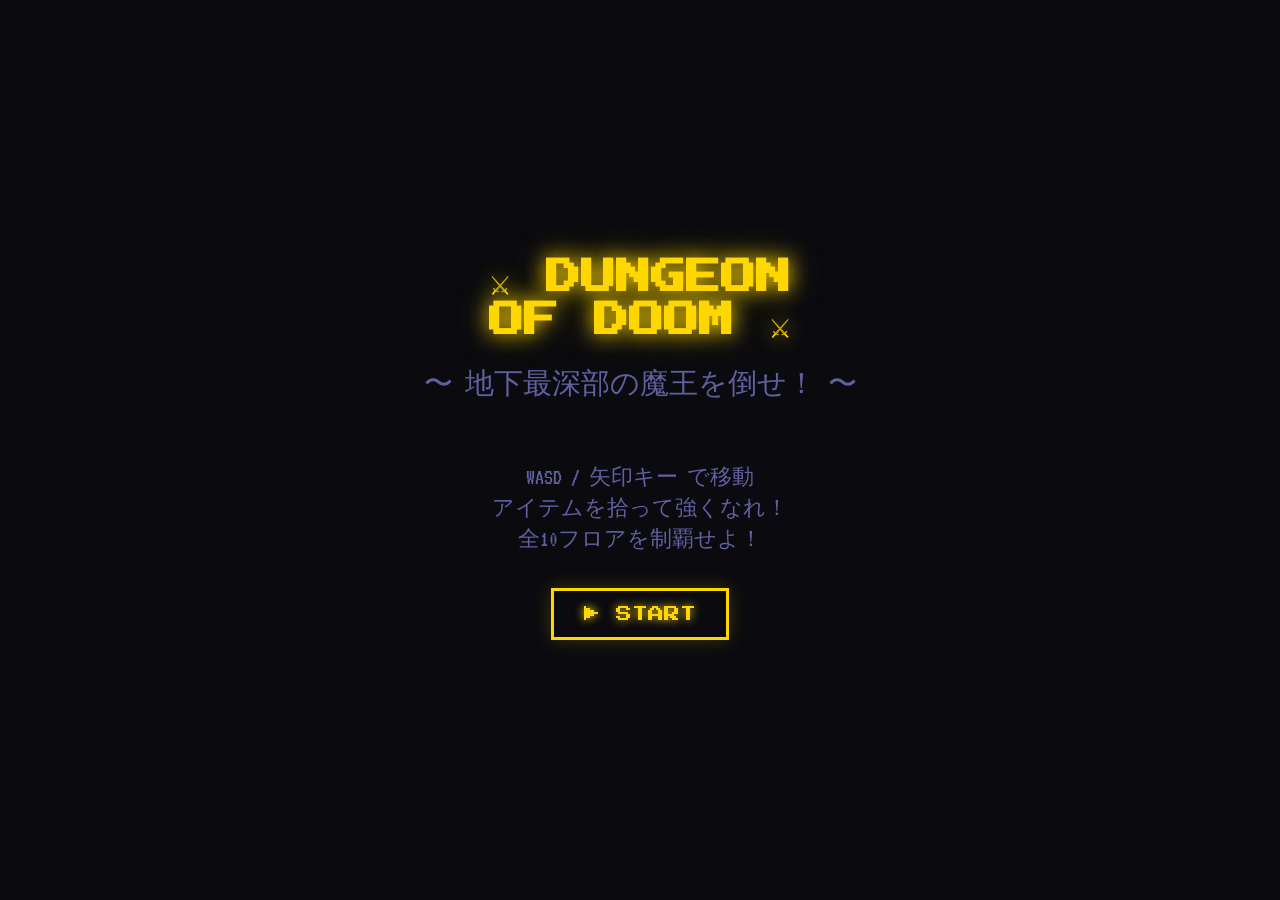
==== dungeon_game.html @ 6e29f331 "クロードの作品１" ====
<!DOCTYPE html>
<html lang="ja">
<head>
<meta charset="UTF-8">
<meta name="viewport" content="width=device-width, initial-scale=1.0">
<title>🗡️ ダンジョン・オブ・ドゥーム</title>
<style>
  @import url('https://fonts.googleapis.com/css2?family=Press+Start+2P&family=VT323:wght@400&display=swap');

  * { margin: 0; padding: 0; box-sizing: border-box; }
  
  :root {
    --bg: #0a0a0f;
    --surface: #12121a;
    --panel: #1a1a28;
    --border: #2a2a45;
    --gold: #ffd700;
    --red: #ff3040;
    --green: #00ff88;
    --blue: #4488ff;
    --purple: #cc44ff;
    --orange: #ff8800;
    --cyan: #00ffdd;
    --text: #e0e0ff;
    --dim: #6060a0;
  }

  body {
    background: var(--bg);
    color: var(--text);
    font-family: 'VT323', monospace;
    min-height: 100vh;
    display: flex;
    flex-direction: column;
    align-items: center;
    justify-content: center;
    overflow-y: auto;
  }

  #title-screen {
    text-align: center;
    animation: fadeIn 1s ease;
  }

  #title-screen h1 {
    font-family: 'Press Start 2P', monospace;
    font-size: 2.2em;
    color: var(--gold);
    text-shadow: 0 0 20px var(--gold), 0 0 40px rgba(255,215,0,0.3);
    margin-bottom: 0.5em;
    animation: pulse 2s infinite;
  }

  #title-screen .subtitle {
    font-size: 1.8em;
    color: var(--dim);
    margin-bottom: 2em;
  }

  #title-screen .start-btn {
    font-family: 'Press Start 2P', monospace;
    font-size: 1em;
    background: none;
    border: 3px solid var(--gold);
    color: var(--gold);
    padding: 15px 30px;
    cursor: pointer;
    transition: all 0.2s;
    text-shadow: 0 0 10px var(--gold);
    box-shadow: 0 0 20px rgba(255,215,0,0.2);
  }

  #title-screen .start-btn:hover {
    background: rgba(255,215,0,0.1);
    box-shadow: 0 0 30px rgba(255,215,0,0.4);
    transform: scale(1.05);
  }

  #game-screen {
    display: none;
    width: 100vw;
    min-height: 100vh;
    flex-direction: column;
    align-items: center;
    justify-content: flex-start;
    gap: 8px;
    padding: 8px 10px;
    overflow-y: auto;
  }

  #top-bar {
    display: flex;
    gap: 20px;
    align-items: center;
    font-size: 1.4em;
    flex-wrap: wrap;
    justify-content: center;
  }

  .stat-box {
    background: var(--panel);
    border: 2px solid var(--border);
    padding: 6px 14px;
    font-size: 1.1em;
  }

  .stat-box.floor-box { border-color: var(--gold); color: var(--gold); font-size: 1.4em; padding: 6px 20px; }

  #hp-bar-wrap { display: flex; align-items: center; gap: 8px; }
  #hp-bar-bg { width: 120px; height: 14px; background: #300; border: 2px solid var(--red); }
  #hp-bar { height: 100%; background: var(--red); transition: width 0.3s; box-shadow: 0 0 8px var(--red); }
  #exp-bar-bg { width: 80px; height: 14px; background: #030; border: 2px solid var(--green); }
  #exp-bar { height: 100%; background: var(--green); transition: width 0.3s; }

  #main-area {
    display: flex;
    gap: 12px;
    align-items: flex-start;
  }

  #canvas-wrap {
    position: relative;
    border: 3px solid var(--border);
    box-shadow: 0 0 30px rgba(68,136,255,0.15);
  }

  canvas {
    display: block;
    image-rendering: pixelated;
  }

  #side-panel {
    width: 200px;
    display: flex;
    flex-direction: column;
    gap: 8px;
    max-height: 450px;
  }

  #inv-list {
    max-height: 200px;
    overflow-y: auto;
  }

  .panel-box {
    background: var(--panel);
    border: 2px solid var(--border);
    padding: 10px;
    font-size: 1.2em;
  }

  .panel-box h3 {
    font-family: 'Press Start 2P', monospace;
    font-size: 0.55em;
    color: var(--gold);
    margin-bottom: 8px;
    text-align: center;
  }

  #log-box {
    background: var(--surface);
    border: 2px solid var(--border);
    padding: 8px;
    font-size: 1.2em;
    height: 120px;
    overflow-y: auto;
    flex-shrink: 0;
    width: 100%;
    max-width: 680px;
  }

  .log-line { 
    padding: 1px 0;
    border-bottom: 1px solid rgba(255,255,255,0.04);
  }
  .log-dmg { color: var(--red); }
  .log-heal { color: var(--green); }
  .log-item { color: var(--gold); }
  .log-level { color: var(--purple); }
  .log-info { color: var(--cyan); }

  #controls {
    font-size: 1.1em;
    color: var(--dim);
    text-align: center;
  }

  .item-slot {
    padding: 4px;
    border: 1px solid var(--border);
    margin-bottom: 3px;
    cursor: pointer;
    transition: background 0.15s;
  }
  .item-slot:hover { background: rgba(255,255,255,0.05); }
  .item-slot.weapon { color: var(--red); }
  .item-slot.armor { color: var(--blue); }
  .item-slot.potion { color: var(--green); }
  .item-slot.bomb { color: var(--orange); }
  .item-slot.scroll-item { color: var(--gold); }
  .item-slot:hover { background: rgba(255,255,255,0.08); transform: translateX(2px); transition: all 0.1s; }
  .item-slot.inv-selected {
    background: rgba(255,215,0,0.15) !important;
    border-color: var(--gold) !important;
    color: var(--gold) !important;
    transform: translateX(4px);
  }
  #inv-list.inv-active {
    border: 1px solid var(--gold);
    box-shadow: 0 0 8px rgba(255,215,0,0.3);
  }

  #overlay {
    display: none;
    position: fixed;
    inset: 0;
    background: rgba(0,0,0,0.85);
    flex-direction: column;
    align-items: center;
    justify-content: center;
    text-align: center;
    z-index: 100;
  }

  #overlay h2 {
    font-family: 'Press Start 2P', monospace;
    font-size: 2em;
    margin-bottom: 0.5em;
  }

  #overlay p { font-size: 1.6em; color: var(--dim); margin: 5px 0; }

  #overlay button {
    font-family: 'Press Start 2P', monospace;
    font-size: 0.8em;
    background: none;
    border: 2px solid var(--gold);
    color: var(--gold);
    padding: 12px 24px;
    cursor: pointer;
    margin-top: 20px;
  }

  #overlay button:hover { background: rgba(255,215,0,0.1); }

  @keyframes pulse {
    0%, 100% { text-shadow: 0 0 20px var(--gold), 0 0 40px rgba(255,215,0,0.3); }
    50% { text-shadow: 0 0 30px var(--gold), 0 0 60px rgba(255,215,0,0.5); }
  }
  @keyframes fadeIn { from { opacity: 0; transform: translateY(-20px); } to { opacity: 1; transform: none; } }
  @keyframes shake {
    0%, 100% { transform: translateX(0); }
    20% { transform: translateX(-4px); }
    40% { transform: translateX(4px); }
    60% { transform: translateX(-3px); }
    80% { transform: translateX(3px); }
  }
  .shake { animation: shake 0.3s; }
  @keyframes miasma-pulse {
    0%, 100% { border-color: var(--red); box-shadow: 0 0 8px rgba(255,0,0,0.3); }
    50%       { border-color: #ff8800;   box-shadow: 0 0 20px rgba(255,80,0,0.6); }
  }
  .miasma-warning { animation: miasma-pulse 0.8s infinite; }
  #miasma-bar.danger { background: var(--red) !important; box-shadow: 0 0 12px var(--red) !important; }
</style>
</head>
<body>

<div id="title-screen">
  <h1>⚔️ DUNGEON<br>OF DOOM ⚔️</h1>
  <p class="subtitle">〜 地下最深部の魔王を倒せ！ 〜</p>
  <p style="font-size:1.4em; color:#6060a0; margin-bottom: 1.5em;">
    WASD / 矢印キー で移動<br>
    アイテムを拾って強くなれ！<br>
    全10フロアを制覇せよ！
  </p>
  <button class="start-btn" onclick="startGame()">▶ START</button>
</div>

<div id="game-screen">
  <div id="top-bar">
    <div class="stat-box floor-box">⬇ FLOOR <span id="floor-num">1</span></div>
    <div class="stat-box" style="color:var(--red)">
      ❤️ HP
      <div id="hp-bar-wrap">
        <div id="hp-bar-bg"><div id="hp-bar" style="width:100%"></div></div>
        <span id="hp-text">20/20</span>
      </div>
    </div>
    <div class="stat-box" style="color:var(--green)">
      Lv<span id="lv">1</span>
      <div id="hp-bar-wrap">
        <div id="exp-bar-bg"><div id="exp-bar" style="width:0%"></div></div>
      </div>
    </div>
    <div class="stat-box" style="color:var(--orange)">⚔️ ATK <span id="atk-stat">5</span></div>
    <div class="stat-box" style="color:var(--blue)">🛡 DEF <span id="def-stat">0</span></div>
    <div class="stat-box" style="color:var(--gold)">💰 <span id="gold-stat">0</span>G</div>
    <div class="stat-box" id="hunger-box" style="color:#ffaa44">
      🍖 満腹
      <div id="hp-bar-wrap">
        <div id="hunger-bar-bg" style="width:100px; height:14px; background:#221100; border:2px solid #ffaa44">
          <div id="hunger-bar" style="height:100%; background:#ffaa44; transition:width 0.3s;"></div>
        </div>
        <span id="hunger-text">😊</span>
      </div>
    </div>
    <div class="stat-box" id="miasma-box" style="color:var(--purple)">
      🌫 瘴気
      <div id="hp-bar-wrap">
        <div id="miasma-bar-bg" style="width:120px; height:14px; background:#1a0028; border:2px solid var(--purple)">
          <div id="miasma-bar" style="height:100%; background:var(--purple); transition:width 0.3s; box-shadow:0 0 8px var(--purple)"></div>
        </div>
        <span id="miasma-text">120</span>
      </div>
    </div>
  </div>

  <div id="main-area">
    <div id="canvas-wrap">
      <canvas id="c" width="560" height="448"></canvas>
    </div>
    <div id="side-panel">
      <div class="panel-box">
        <h3 id="inv-title">🎒 INVENTORY</h3>
        <div id="inv-list">Empty</div>
      </div>
      <div class="panel-box" style="font-size:1.1em; color:var(--dim)">
        <div style="margin-bottom:4px; color:var(--gold)">TIPS</div>
        <div id="tip-text"></div>
      </div>
    </div>
  </div>

  <div id="log-box"></div>
  <div id="controls">← → ↑ ↓ / WASD: 移動 &nbsp;|&nbsp; [I]: インベントリ &nbsp;|&nbsp; [Enter/Space]: 調べる</div>
</div>

<div id="overlay">
  <h2 id="overlay-title"></h2>
  <p id="overlay-sub1"></p>
  <p id="overlay-sub2"></p>
  <button onclick="startGame()">🔄 もう一度</button>
</div>

<script>
// ===== GAME CONSTANTS =====
const TILE = 28;
const COLS = 20;
const ROWS = 16;
const W = COLS * TILE;
const H = ROWS * TILE;

// Tile types
const WALL = 0, FLOOR = 1, STAIRS = 2, CHEST = 3, TRAP = 4;

// Colors
const CLR = {
  wall: '#1a1a2e', wallLit: '#252540', floor: '#0d0d18', floorLit: '#161628',
  stairs: '#8844ff', chest: '#ffd700', trap: '#ff4400',
  player: '#00ffdd', playerGlow: 'rgba(0,255,221,0.4)',
  enemy: '#ff3040', enemyGlow: 'rgba(255,48,64,0.4)',
  boss: '#ff44ff', bossGlow: 'rgba(255,68,255,0.5)',
  item: '#00ff88',
  grid: 'rgba(255,255,255,0.02)',
  text: '#e0e0ff',
  explored: 'rgba(255,255,255,0.0)',
  light: 'rgba(255,200,100,0.04)',
};

// ===== STATE =====
let G = {}; // game state

function initState() {
  return {
    floor: 1,
    player: {
      x: 1, y: 1,
      hp: 45, maxHp: 45,
      baseAtk: 6, baseDef: 1,  // ベース値（永続強化で増える）
      atk: 6, def: 1,           // 実効値（満腹度で変動）
      lv: 1, exp: 0, expNext: 10,
      gold: 0,
      hunger: 70,               // 満腹度 0〜100、70（普通）でスタート
      inv: [{ type: 'potion', name: 'ポーション', heal: 20, col: '#00ff88', icon: '🧪' },
            { type: 'food', name: '食料', col: '#ffaa44', icon: '🍖' }],
      weapon: null, armor: null,
    },
    map: [], enemies: [], items: [],
    explored: [],
    turn: 0,
    miasmaMax: 120,
    miasmaLeft: 120,
    miasmaOver: 0,
    animQueue: [],
    msg: [],
  };
}

// ===== MAP GENERATION =====
function genMap(floor) {
  const map = Array.from({length: ROWS}, () => Array(COLS).fill(WALL));
  const rooms = [];

  // Place rooms
  for (let attempt = 0; attempt < 50; attempt++) {
    const rw = 3 + Math.floor(Math.random() * 5);
    const rh = 3 + Math.floor(Math.random() * 4);
    const rx = 1 + Math.floor(Math.random() * (COLS - rw - 2));
    const ry = 1 + Math.floor(Math.random() * (ROWS - rh - 2));
    
    // Check overlap
    let ok = true;
    for (const r of rooms) {
      if (rx < r.x + r.w + 1 && rx + rw + 1 > r.x && ry < r.y + r.h + 1 && ry + rh + 1 > r.y) {
        ok = false; break;
      }
    }
    if (ok) {
      rooms.push({x: rx, y: ry, w: rw, h: rh});
      for (let y = ry; y < ry + rh; y++)
        for (let x = rx; x < rx + rw; x++)
          map[y][x] = FLOOR;
    }
  }

  // Connect rooms with corridors
  for (let i = 1; i < rooms.length; i++) {
    const a = rooms[i-1], b = rooms[i];
    const ax = Math.floor(a.x + a.w/2), ay = Math.floor(a.y + a.h/2);
    const bx = Math.floor(b.x + b.w/2), by = Math.floor(b.y + b.h/2);
    let cx = ax, cy = ay;
    while (cx !== bx) { map[cy][cx] = FLOOR; cx += cx < bx ? 1 : -1; }
    while (cy !== by) { map[cy][cx] = FLOOR; cy += cy < by ? 1 : -1; }
  }

  // Stairs
  const lastRoom = rooms[rooms.length - 1];
  const sx = Math.floor(lastRoom.x + lastRoom.w/2);
  const sy = Math.floor(lastRoom.y + lastRoom.h/2);
  map[sy][sx] = STAIRS;

  // Player start
  const firstRoom = rooms[0];
  const px = Math.floor(firstRoom.x + firstRoom.w/2);
  const py = Math.floor(firstRoom.y + firstRoom.h/2);

  // Chests
  const chests = [];
  for (let i = 1; i < rooms.length - 1 && i < 6; i++) {
    if (Math.random() < 0.75) {  // was 0.6
      const r = rooms[i];
      const cx2 = r.x + Math.floor(Math.random() * r.w);
      const cy2 = r.y + Math.floor(Math.random() * r.h);
      map[cy2][cx2] = CHEST;
      chests.push({x: cx2, y: cy2});
    }
  }

  // Traps
  for (const r of rooms.slice(1)) {
    if (Math.random() < 0.4) {  // 0.3→0.4
      const tx = r.x + 1 + Math.floor(Math.random() * Math.max(1, r.w - 2));
      const ty = r.y + 1 + Math.floor(Math.random() * Math.max(1, r.h - 2));
      if (map[ty][tx] === FLOOR) map[ty][tx] = TRAP;
    }
  }

  // Enemies
  const enemies = [];
  const isBossFloor = floor === 10;
  for (const r of rooms.slice(1)) {
    const isLastRoom = r === lastRoom;

    // Boss floor: last room gets exactly the boss + 0~1 adds; other rooms normal
    if (isBossFloor && isLastRoom) {
      // Boss always spawns in center of last room
      const bx = Math.floor(r.x + r.w / 2);
      const by = Math.floor(r.y + r.h / 2);
      enemies.push(createEnemy(bx, by, floor, true));
      continue;
    }

    const count = Math.floor(Math.random() * 3) + 1;  // 1~3 (was 1~2)
    for (let i = 0; i < count; i++) {
      let ex, ey, tries = 0;
      do {
        ex = r.x + Math.floor(Math.random() * r.w);
        ey = r.y + Math.floor(Math.random() * r.h);
        tries++;
      } while ((map[ey][ex] !== FLOOR || (ex === px && ey === py)) && tries < 20);
      if (map[ey][ex] === FLOOR) enemies.push(createEnemy(ex, ey, floor, false));
    }
  }

  // Floor items
  const floorItems = [];
  for (const r of rooms.slice(2)) {
    if (Math.random() < 0.45) {  // 0.6→0.45
      const ix = r.x + Math.floor(Math.random() * r.w);
      const iy = r.y + Math.floor(Math.random() * r.h);
      if (map[iy][ix] === FLOOR) {
        floorItems.push(genItem(floor, ix, iy));
      }
    }
  }

  const explored = Array.from({length: ROWS}, () => Array(COLS).fill(false));

  return { map, px, py, enemies, chests, floorItems, explored };
}

function createEnemy(x, y, floor, isBoss) {
  // AI styles: chase=執着追跡, patrol=徘徊, coward=臆病(半HP逃走), ambush=待ち伏せ
  const types = [
    { name: 'スライム',   glyph: 's', col: '#44ff44', hp: 5,  atk: 2,  def: 0, exp: 3,  gold: 2,
      sight: 3, chaseLimit: 2, moveChance: 0.5, style: 'patrol', ghost: false },
    { name: 'ゴブリン',  glyph: 'g', col: '#ff8800', hp: 8,  atk: 4,  def: 1, exp: 5,  gold: 5,
      sight: 5, chaseLimit: 4, moveChance: 1.0, style: 'coward', ghost: false },
    { name: 'スケルトン', glyph: 'S', col: '#cccccc', hp: 12, atk: 5,  def: 2, exp: 8,  gold: 8,
      sight: 4, chaseLimit: 6, moveChance: 0.8, style: 'patrol', ghost: false },
    { name: 'ゴースト',  glyph: 'G', col: '#aaddff', hp: 14, atk: 9,  def: 1, exp: 14, gold: 10,
      sight: 8, chaseLimit: 99, moveChance: 1.0, style: 'chase', ghost: true },
    { name: 'オーク',    glyph: 'O', col: '#00aa44', hp: 18, atk: 7,  def: 3, exp: 12, gold: 12,
      sight: 4, chaseLimit: 8, moveChance: 1.0, style: 'chase', ghost: false },
    { name: 'デーモン',  glyph: 'D', col: '#ff2244', hp: 25, atk: 10, def: 4, exp: 20, gold: 20,
      sight: 6, chaseLimit: 3, moveChance: 1.0, style: 'ambush', ghost: false },
  ];
  
  if (isBoss) {
    return {
      x, y, isBoss: true,
      name: '🔥魔王ドゥーム', glyph: 'B', col: '#ff44ff',
      maxHp: 700, hp: 700,
      atk: 28, def: 14,
      exp: 300, gold: 500,
      sight: 10, chaseLimit: 999, moveChance: 1.0, style: 'chase',
      aiState: 'idle', chaseCounter: 0, lastKnown: null,
      spawnX: x, spawnY: y, patrolDir: [1,0], patrolTimer: 0,
      phase2: false,       // goes berserk at 50% HP
      specialCooldown: 0,  // special attack every 3 turns
    };
  }
  
  const tidx = Math.min(Math.floor(floor / 2), types.length - 1);
  const spread = Math.floor(Math.random() * Math.min(2, types.length - tidx));
  const t = types[Math.min(tidx + spread, types.length - 1)];
  const scale = 1 + (floor - 1) * 0.18;  // 0.13→0.18
  
  return {
    x, y, isBoss: false,
    name: t.name, glyph: t.glyph, col: t.col,
    maxHp: Math.floor(t.hp * scale), hp: Math.floor(t.hp * scale),
    atk: Math.floor(t.atk * scale), def: Math.floor(t.def * scale),
    exp: Math.floor(t.exp * scale), gold: Math.floor(t.gold * scale),
    sight: t.sight, chaseLimit: t.chaseLimit,
    moveChance: t.moveChance, style: t.style,
    ghost: t.ghost || false,
    aiState: 'idle', chaseCounter: 0, lastKnown: null,
    spawnX: x, spawnY: y,
    patrolDir: [Math.random() < 0.5 ? 1 : -1, 0],
    patrolTimer: 0,
  };
}

function genItem(floor, x, y) {
  const r = Math.random();
  if (r < 0.30) return { type: 'potion',      name: 'ポーション',   x, y, heal: 12 + floor * 2, col: '#00ff88', icon: '🧪' };
  if (r < 0.42) return { type: 'potion_s',    name: '小ポーション', x, y, heal: 6 + floor,      col: '#44cc88', icon: '🧪' };
  if (r < 0.55) {
    const atk = 2 + Math.floor(Math.random() * floor * 2);
    return { type: 'weapon', name: `剣+${atk}`, x, y, atk, col: '#ff8844' };
  }
  if (r < 0.68) {
    const def = 1 + Math.floor(Math.random() * Math.ceil(floor * 1.5));
    return { type: 'armor', name: `鎧+${def}`, x, y, def, col: '#4488ff' };
  }
  if (r < 0.78) {
    const power = 18 + floor * 2;
    return { type: 'bomb',       name: '爆弾',       x, y, power, col: '#ff6600', icon: '💣' };
  }
  if (r < 0.87) {
    const boost = 3 + Math.floor(floor * 1.5);
    return { type: 'scroll_atk', name: '攻撃の巻物', x, y, boost, col: '#ffcc00', icon: '📜' };
  }
  if (r < 0.85) {
    const boost = 2 + Math.floor(floor);
    return { type: 'ring_def', name: `防御の指輪+${boost}`, x, y, boost, col: '#cc88ff', icon: '💍', stat: 'def' };
  }
  return { type: 'food', name: '食料', x, y, col: '#ffaa44', icon: '🍖' };
}

function genChestItem(floor) {
  const r = Math.random();
  if (r < 0.22) return { type: 'potion_l',    name: '大ポーション', heal: 35 + floor * 5, col: '#00ffaa', icon: '🧪' };
  if (r < 0.38) {
    const atk = 3 + Math.floor(Math.random() * floor * 3);
    return { type: 'weapon', name: `魔剣+${atk}`, atk, col: '#ff4400' };
  }
  if (r < 0.52) {
    const def = 2 + Math.floor(Math.random() * Math.ceil(floor * 2));
    return { type: 'armor', name: `魔法鎧+${def}`, def, col: '#44aaff' };
  }
  if (r < 0.64) {
    const power = 15 + floor * 5;
    return { type: 'superbomb',   name: '超爆弾',     power, col: '#ff3300', icon: '💣' };
  }
  if (r < 0.74) {
    const boost = 6 + Math.floor(floor * 2);
    return { type: 'scroll_str', name: '強化の巻物', boost, col: '#ffe000', icon: '📜' };
  }
  if (r < 0.84) {
    const boost = 3 + Math.floor(floor * 1.5);
    return { type: 'ring_atk', name: `力の指輪+${boost}`, boost, col: '#ff88ff', icon: '💍', stat: 'atk' };
  }
  if (r < 0.92) {
    const maxHpUp = 15 + floor * 3;
    return { type: 'elixir', name: '不死の霊薬', maxHpUp, col: '#ff66ff', icon: '✨' };
  }
  return { type: 'scroll_heal', name: '全回復の巻物', col: '#aaffcc', icon: '📜' };
}

// ===== RENDERING =====
const canvas = document.getElementById('c');
const ctx = canvas.getContext('2d');

function drawGame() {
  ctx.fillStyle = '#080810';
  ctx.fillRect(0, 0, W, H);
  
  const p = G.player;
  const visRadius = 6;
  
  // Compute visibility
  const visible = Array.from({length: ROWS}, () => Array(COLS).fill(false));
  for (let dy = -visRadius; dy <= visRadius; dy++) {
    for (let dx = -visRadius; dx <= visRadius; dx++) {
      const nx = p.x + dx, ny = p.y + dy;
      if (nx < 0 || nx >= COLS || ny < 0 || ny >= ROWS) continue;
      if (dx*dx + dy*dy > visRadius*visRadius) continue;
      // Simple raycasting
      if (hasLOS(p.x, p.y, nx, ny)) {
        visible[ny][nx] = true;
        G.explored[ny][nx] = true;
      }
    }
  }
  
  // Draw tiles
  for (let y = 0; y < ROWS; y++) {
    for (let x = 0; x < COLS; x++) {
      const tile = G.map[y][x];
      const vis = visible[y][x];
      const exp = G.explored[y][x];
      if (!exp) continue;
      
      const px2 = x * TILE, py2 = y * TILE;
      
      if (tile === WALL) {
        ctx.fillStyle = vis ? '#1c1c30' : '#0e0e1a';
        ctx.fillRect(px2, py2, TILE, TILE);
        if (vis) {
          ctx.strokeStyle = '#2a2a50';
          ctx.strokeRect(px2 + 0.5, py2 + 0.5, TILE - 1, TILE - 1);
        }
      } else {
        ctx.fillStyle = vis ? '#121220' : '#0a0a14';
        ctx.fillRect(px2, py2, TILE, TILE);
        
        if (vis) {
          // Floor grid
          ctx.strokeStyle = 'rgba(255,255,255,0.03)';
          ctx.strokeRect(px2 + 0.5, py2 + 0.5, TILE - 1, TILE - 1);
          
          if (tile === STAIRS) {
            drawGlyph(px2, py2, '⬇', '#8844ff');
          } else if (tile === CHEST) {
            drawGlyph(px2, py2, '📦', '#ffd700');
          } else if (tile === TRAP) {
            // Traps are hidden until stepped on
          }
        }
      }
    }
  }
  
  // Light effect around player
  if (visible[p.y]?.[p.x]) {
    const grd = ctx.createRadialGradient(p.x*TILE+TILE/2, p.y*TILE+TILE/2, 0, p.x*TILE+TILE/2, p.y*TILE+TILE/2, visRadius*TILE);
    grd.addColorStop(0, 'rgba(255,200,100,0.08)');
    grd.addColorStop(1, 'transparent');
    ctx.fillStyle = grd;
    ctx.fillRect(0, 0, W, H);
  }
  
  // Draw floor items
  for (const item of G.items) {
    if (!visible[item.y]?.[item.x]) continue;
    const icon = item.icon || (item.type === 'potion' ? '🧪' : item.type === 'weapon' ? '⚔️' : item.type === 'armor' ? '🛡️' : '📦');
    drawGlyph(item.x*TILE, item.y*TILE, icon, item.col);
  }
  
  // Draw enemies
  for (const e of G.enemies) {
    // ゴーストは壁の中にいても薄く見える
    const isInWall = e.ghost && G.map[e.y]?.[e.x] === WALL;
    if (!visible[e.y]?.[e.x] && !isInWall) continue;
    const px2 = e.x * TILE, py2 = e.y * TILE;

    // ゴーストは半透明＋青白いglow
    ctx.globalAlpha = e.ghost ? (isInWall ? 0.35 : 0.75) : 1.0;
    ctx.shadowBlur = 15;
    ctx.shadowColor = e.ghost ? '#aaddff' : e.isBoss ? '#ff44ff' : '#ff3040';
    ctx.fillStyle = e.col;
    ctx.font = `${TILE-4}px VT323`;
    ctx.textAlign = 'center';
    ctx.textBaseline = 'middle';
    ctx.fillText(e.glyph.toUpperCase(), px2 + TILE/2, py2 + TILE/2);
    ctx.shadowBlur = 0;
    ctx.globalAlpha = 1.0;
    
    // HP bar
    const hpFrac = e.hp / e.maxHp;
    ctx.fillStyle = '#300';
    ctx.fillRect(px2, py2 - 5, TILE, 4);
    ctx.fillStyle = hpFrac > 0.5 ? '#00ff44' : hpFrac > 0.25 ? '#ffaa00' : '#ff3040';
    ctx.fillRect(px2, py2 - 5, TILE * hpFrac, 4);

    // AI state indicator
    if (e.aiState === 'chase') {
      ctx.fillStyle = '#ff4400';
      ctx.font = '10px VT323';
      ctx.textAlign = 'center';
      ctx.fillText('!', px2 + TILE - 4, py2 + 2);
    } else if (e.aiState === 'return' || e.aiState === 'alert') {
      ctx.fillStyle = '#ffcc00';
      ctx.font = '10px VT323';
      ctx.textAlign = 'center';
      ctx.fillText('?', px2 + TILE - 4, py2 + 2);
    }
  }
  
  // Draw click target indicator
  if (clickTarget && G.explored[clickTarget.y]?.[clickTarget.x]) {
    const tx = clickTarget.x * TILE, ty = clickTarget.y * TILE;
    ctx.strokeStyle = 'rgba(255,255,100,0.7)';
    ctx.lineWidth = 2;
    ctx.strokeRect(tx + 2, ty + 2, TILE - 4, TILE - 4);
    ctx.lineWidth = 1;
  }

  // Boss HP bar at top of canvas
  const boss = G.enemies.find(e => e.isBoss);
  if (boss) {
    const bw = W - 40;
    const frac = boss.hp / boss.maxHp;
    ctx.fillStyle = 'rgba(0,0,0,0.7)';
    ctx.fillRect(20, 8, bw, 16);
    ctx.fillStyle = boss.phase2 ? '#ff0000' : '#ff44ff';
    ctx.fillRect(20, 8, bw * frac, 16);
    ctx.strokeStyle = boss.phase2 ? '#ff0000' : '#ff44ff';
    ctx.strokeRect(20, 8, bw, 16);
    ctx.fillStyle = '#fff';
    ctx.font = '11px VT323';
    ctx.textAlign = 'center';
    ctx.fillText(`🔥 魔王ドゥーム  ${boss.hp}/${boss.maxHp}${boss.phase2 ? '  ⚡BERSERK' : ''}`, W/2, 21);
  }

  // Draw player
  const ppx = p.x * TILE, ppy = p.y * TILE;
  ctx.shadowBlur = 20;
  ctx.shadowColor = '#00ffdd';
  ctx.fillStyle = '#00ffdd';
  ctx.font = `${TILE}px VT323`;
  ctx.textAlign = 'center';
  ctx.textBaseline = 'middle';
  ctx.fillText('@', ppx + TILE/2, ppy + TILE/2);
  ctx.shadowBlur = 0;
  
  // Coord hint for stairs
  if (G.map[p.y]?.[p.x] === STAIRS) {
    ctx.fillStyle = '#8844ff';
    ctx.font = '12px VT323';
    ctx.fillText('Enterで次へ', ppx + TILE/2, ppy - 5);
  }
}

function drawGlyph(px, py, char, col) {
  ctx.shadowBlur = 10;
  ctx.shadowColor = col;
  ctx.fillStyle = col;
  ctx.font = `${TILE-2}px VT323`;
  ctx.textAlign = 'center';
  ctx.textBaseline = 'middle';
  ctx.fillText(char, px + TILE/2, py + TILE/2);
  ctx.shadowBlur = 0;
}

function hasLOS(x1, y1, x2, y2) {
  let dx = Math.abs(x2 - x1), dy = Math.abs(y2 - y1);
  let sx = x1 < x2 ? 1 : -1, sy = y1 < y2 ? 1 : -1;
  let err = dx - dy;
  let cx = x1, cy = y1;
  while (cx !== x2 || cy !== y2) {
    if (G.map[cy]?.[cx] === WALL) return false;
    const e2 = 2 * err;
    if (e2 > -dy) { err -= dy; cx += sx; }
    if (e2 < dx) { err += dx; cy += sy; }
  }
  return true;
}

// ===== LOGGING =====
function log(msg, cls='') {
  const box = document.getElementById('log-box');
  const d = document.createElement('div');
  d.className = 'log-line ' + cls;
  d.textContent = msg;
  box.prepend(d);
  if (box.children.length > 30) box.lastChild.remove();
}

// ===== UPDATE UI =====
function updateUI() {
  const p = G.player;
  document.getElementById('floor-num').textContent = G.floor;
  document.getElementById('lv').textContent = p.lv;
  document.getElementById('hp-text').textContent = `${p.hp}/${p.maxHp}`;
  document.getElementById('hp-bar').style.width = `${(p.hp/p.maxHp)*100}%`;
  document.getElementById('hp-bar').style.boxShadow = p.hp === p.maxHp ? '0 0 8px #00ff88' : '0 0 8px var(--red)';
  document.getElementById('exp-bar').style.width = `${(p.exp/p.expNext)*100}%`;
  document.getElementById('atk-stat').textContent = p.atk;
  document.getElementById('def-stat').textContent = p.def;
  document.getElementById('gold-stat').textContent = p.gold;

  // Miasma bar
  const mFrac = 1 - Math.max(0, G.miasmaLeft / G.miasmaMax);
  document.getElementById('miasma-bar').style.width = `${mFrac * 100}%`;
  document.getElementById('miasma-text').textContent = G.miasmaLeft > 0 ? G.miasmaLeft : `超過${G.miasmaOver}`;

  // Hunger bar
  const h = G.player.hunger;
  const hCol = h <= 10 ? '#ff3040' : h <= 30 ? '#ff8800' : h <= 70 ? '#ffaa44' : h <= 90 ? '#88ff88' : '#44ffaa';
  document.getElementById('hunger-bar').style.width = `${h}%`;
  document.getElementById('hunger-bar').style.background = hCol;
  document.getElementById('hunger-text').textContent = HUNGER_LABEL[hungerStage(h)];
  
  document.getElementById('inv-title').textContent = invMode ? '🎒 ↑↓選択 Enter使用' : '🎒 INVENTORY';
  const invEl = document.getElementById('inv-list');
  invEl.innerHTML = '';
  if (invMode) {
    invEl.classList.add('inv-active');
  } else {
    invEl.classList.remove('inv-active');
  }

  if (p.weapon) {
    const d = document.createElement('div');
    d.className = 'item-slot weapon';
    d.textContent = `⚔️ ${p.weapon.name}`;
    d.title = '装備中の武器';
    invEl.appendChild(d);
  }
  if (p.armor) {
    const d = document.createElement('div');
    d.className = 'item-slot armor';
    d.textContent = `🛡️ ${p.armor.name}`;
    d.title = '装備中の防具';
    invEl.appendChild(d);
  }

  // Group usable items by type
  const USABLE_GROUPS = [
    { type: 'potion_l',    icon: '🧪', col: '#00ffaa' },
    { type: 'potion',      icon: '🧪', col: '#00ff88' },
    { type: 'potion_s',    icon: '🧪', col: '#44cc88' },
    { type: 'food',        icon: '🍖', col: '#ffaa44' },
    { type: 'superbomb',   icon: '💣', col: '#ff3300' },
    { type: 'bomb',        icon: '💣', col: '#ff6600' },
    { type: 'scroll_heal', icon: '📜', col: '#aaffcc' },
    { type: 'scroll_str',  icon: '📜', col: '#ffe000' },
    { type: 'scroll_atk',  icon: '📜', col: '#ffcc00' },
    { type: 'elixir',      icon: '✨', col: '#ff66ff' },
  ];

  let anyUsable = false;
  for (const g of USABLE_GROUPS) {
    const stack = p.inv.filter(i => i.type === g.type);
    if (!stack.length) continue;
    anyUsable = true;
    const d = document.createElement('div');
    d.className = `item-slot ${g.type === 'potion' ? 'potion' : g.type === 'bomb' ? 'bomb' : 'scroll-item'}`;
    d.style.cursor = 'pointer';
    d.style.borderColor = stack[0].col;
    d.title = `クリックで使用: ${stack.map(i=>i.name).join(', ')}`;
    d.innerHTML = `${g.icon} <span style="color:${stack[0].col}">${stack[0].name}</span>` +
      (stack.length > 1 ? ` <span style="color:#aaa">×${stack.length}</span>` : '') +
      ` <span style="color:#555;font-size:0.85em"> ▶</span>`;
    d.addEventListener('click', () => {
      const idx = G.player.inv.findIndex(i => i.type === g.type);
      if (idx >= 0) { useItemAtIndex(idx); }
    });

    // インベントリモード中はカーソル位置をハイライト
    if (invMode) {
      const usable = getUsableItems();
      const pos = usable.findIndex(u => u.type === g.type);
      if (pos === invCursor) d.classList.add('inv-selected');
    }

    invEl.appendChild(d);
  }

  if (!p.weapon && !p.armor && !anyUsable) {
    invEl.textContent = '空っぽ';
  }
}

// ===== TIPS =====
const TIPS = [
  'ポーション🧪はクリックか\n[P]で使えるよ！',
  '爆弾💣は半径3マスの\n敵を一網打尽！',
  '攻撃の巻物📜で\nATKが永続アップ！',
  '霊薬✨でMaxHPが\n大幅に上がる！',
  '指輪💍は拾うだけで\n永続効果が発動！',
  '宝箱📦にはレアな\nアイテムが入ってる！',
  '👻 ゴーストは壁を抜けてくる！\n逃げても無駄！',
  'ボスは10フロアに！\n万全の準備で挑もう',
];
let tipIdx = 0;
function cycleTip() {
  document.getElementById('tip-text').textContent = TIPS[tipIdx % TIPS.length];
  tipIdx++;
}

// ===== GAME LOGIC =====
function startGame() {
  G = initState();
  document.getElementById('title-screen').style.display = 'none';
  document.getElementById('game-screen').style.display = 'flex';
  document.getElementById('overlay').style.display = 'none';
  document.getElementById('log-box').innerHTML = '';
  
  loadFloor(1);
  log('⚔️ ダンジョンに入った！魔王を討て！', 'log-info');
  
  cycleTip();
  setInterval(cycleTip, 10000);
  
  requestAnimationFrame(loop);
}

function loadFloor(floor) {
  G.floor = floor;
  const data = genMap(floor);
  G.map = data.map;
  G.explored = data.explored;
  G.enemies = data.enemies;
  G.items = data.floorItems;
  G.player.x = data.px;
  G.player.y = data.py;
  G.turn = 0;

  // 1F=100ターン → 10F=40ターン の直線
  G.miasmaMax = Math.max(40, Math.round(100 - (floor - 1) * 60 / 9));
  G.miasmaLeft = G.miasmaMax;
  G.miasmaOver = 0;

  // Reset miasma bar style
  document.getElementById('miasma-bar').classList.remove('danger');
  document.getElementById('miasma-box').classList.remove('miasma-warning');

  // Reveal start area
  updateExplored();
  updateUI();
  log(`📍 ${floor}階に降りた  🌫 瘴気まで${G.miasmaLeft}ターン`, 'log-info');
}

function updateExplored() {
  const p = G.player;
  const r = 6;
  for (let dy = -r; dy <= r; dy++) {
    for (let dx = -r; dx <= r; dx++) {
      const nx = p.x + dx, ny = p.y + dy;
      if (nx < 0 || nx >= COLS || ny < 0 || ny >= ROWS) continue;
      if (dx*dx + dy*dy <= r*r && hasLOS(p.x, p.y, nx, ny)) {
        G.explored[ny][nx] = true;
      }
    }
  }
}

function tryMove(dx, dy) {
  const p = G.player;
  const nx = p.x + dx, ny = p.y + dy;
  
  if (nx < 0 || nx >= COLS || ny < 0 || ny >= ROWS) return;
  
  // Check enemy (壁の中のゴーストは攻撃不可)
  const enemy = G.enemies.find(e => e.x === nx && e.y === ny);
  if (enemy) {
    tryAttackEnemy(enemy);
    return;
  }

  if (G.map[ny][nx] === WALL) return;
  
  // Move
  p.x = nx; p.y = ny;
  
  // Tile effects
  const tile = G.map[ny][nx];
  if (tile === TRAP) {
    const dmg = Math.max(1, 2 + G.floor - p.def);  // nerfed trap
    p.hp = Math.max(0, p.hp - dmg);
    G.map[ny][nx] = FLOOR;
    log(`🔥 罠！ ${dmg}ダメージ！`, 'log-dmg');
    if (p.hp <= 0) { gameover(); return; }
  }
  
  // Pick up items
  const itemIdx = G.items.findIndex(i => i.x === nx && i.y === ny);
  if (itemIdx >= 0) {
    const item = G.items.splice(itemIdx, 1)[0];
    pickupItem(item);
  }
  
  updateExplored();
  enemyTurn();

  // Passive regen: +1 HP every 5 turns
  G.turn = (G.turn || 0) + 1;
  if (G.turn % 8 === 0 && G.player.hp < G.player.maxHp) {  // 5→8ターンに1回
    G.player.hp = Math.min(G.player.maxHp, G.player.hp + 1);
  }

  // === HUNGER ===
  tickHunger();

  // === MIASMA COUNTDOWN ===
  tickMiasma();

  updateUI();
}

function tryAttackEnemy(enemy) {
  if (!enemy) return false;
  if (enemy.ghost && G.map[enemy.y][enemy.x] === WALL) {
    log('👻 ゴーストは壁の中では攻撃できない！', 'log-info');
    return false;
  }
  attackEnemy(enemy);
  enemyTurn();
  return true;
}

function attackEnemy(e) {
  const p = G.player;
  const dmg = Math.max(1, p.atk - e.def + Math.floor(Math.random() * 4 - 1));
  e.hp -= dmg;
  log(`⚔️ ${e.name}に${dmg}ダメージ！ (残${e.hp}HP)`, 'log-dmg');

  // Boss phase 2 trigger
  if (e.isBoss && !e.phase2 && e.hp <= e.maxHp * 0.5) {
    e.phase2 = true;
    e.atk = Math.floor(e.atk * 1.5);
    e.moveChance = 1.0;
    e.col = '#ff0000';
    log('💢 魔王が激怒した！！ ATKが1.5倍になった！！', 'log-dmg');
    log('☠️ 「貴様ごときに傷つけられるとは……許さん！！」', 'log-dmg');
  }
  
  if (e.hp <= 0) {
    G.enemies = G.enemies.filter(x => x !== e);
    p.exp += e.exp;
    p.gold += e.gold;
    log(`💀 ${e.name}を倒した！ EXP+${e.exp} Gold+${e.gold}`, 'log-item');
    
    checkLevelUp();
    
    if (e.isBoss) {
      victory();
    }
  }
}

function enemyTurn() {
  const p = G.player;

  for (const e of G.enemies) {
    // --- moveChance: slow enemies skip turns ---
    if (Math.random() > e.moveChance) continue;

    const dist = Math.abs(e.x - p.x) + Math.abs(e.y - p.y);
    const canSee = dist <= e.sight && hasLOS(e.x, e.y, p.x, p.y);

    // ---- coward: run away when below half HP ----
    if (e.style === 'coward' && e.hp < e.maxHp * 0.5 && canSee) {
      // Move away from player
      const dx = e.x - p.x, dy = e.y - p.y;
      const moves = [
        [Math.sign(dx) || (Math.random()<0.5?1:-1), 0],
        [0, Math.sign(dy) || (Math.random()<0.5?1:-1)],
        [Math.sign(dx), Math.sign(dy)],
      ];
      for (const [mx, my] of moves) {
        const nx = e.x + mx, ny = e.y + my;
        if (canMoveTo(e, nx, ny)) { e.x = nx; e.y = ny; break; }
      }
      e.aiState = 'idle';
      continue;
    }

    // ---- ambush: stay still until player very close ----
    if (e.style === 'ambush' && e.aiState === 'idle') {
      if (!canSee || dist > 2) continue; // wait motionless
      // Player stepped close – now activate!
      e.aiState = 'chase';
      log(`👁️ ${e.name}が動き出した！`, 'log-dmg');
    }

    // ---- Update AI state ----
    if (canSee) {
      e.aiState = 'chase';
      e.chaseCounter = e.chaseLimit;
      e.lastKnown = { x: p.x, y: p.y };
    } else if (e.aiState === 'chase') {
      e.chaseCounter--;
      if (e.chaseCounter <= 0) {
        e.aiState = e.lastKnown ? 'return' : 'idle';
      }
    }

    // ---- Attack if adjacent ----
    if (dist === 1) {
      let dmg;
      if (e.isBoss) {
        e.specialCooldown = (e.specialCooldown || 0) - 1;
        if (e.specialCooldown <= 0) {
          // Special: dark blast, 2x damage
          dmg = Math.max(1, e.atk * 2 - p.def);
          e.specialCooldown = e.phase2 ? 2 : 3;
          log(`💥 魔王の「滅びの波動」！ ${dmg}ダメージ！！`, 'log-dmg');
        } else {
          dmg = Math.max(0, e.atk - p.def + Math.floor(Math.random() * 4 - 1));
          if (dmg > 0) log(`💥 ${e.name}に${dmg}ダメージ！ (残${p.hp}HP)`, 'log-dmg');
          else log(`🛡️ ${e.name}の攻撃を防いだ！`, 'log-info');
        }
      } else {
        dmg = Math.max(0, e.atk - p.def + Math.floor(Math.random() * 3 - 1));
        if (dmg > 0) log(`💥 ${e.name}に${dmg}ダメージ！ (残${p.hp}HP)`, 'log-dmg');
        else log(`🛡️ ${e.name}の攻撃を防いだ！`, 'log-info');
      }
      p.hp -= dmg;
      if (p.hp <= 0) { gameover(); return; }
      continue;
    }

    // ---- Movement per state ----
    if (e.aiState === 'chase' || e.aiState === 'alert') {
      // Move toward last known position
      const tx = e.aiState === 'chase' ? p.x : e.lastKnown.x;
      const ty = e.aiState === 'chase' ? p.y : e.lastKnown.y;
      moveToward(e, tx, ty);

      // Reached last known but lost player → go idle
      if (e.aiState !== 'chase' && e.x === e.lastKnown.x && e.y === e.lastKnown.y) {
        e.aiState = 'idle';
        e.lastKnown = null;
      }

    } else if (e.aiState === 'return') {
      // Head back toward spawn
      moveToward(e, e.spawnX, e.spawnY);
      if (e.x === e.spawnX && e.y === e.spawnY) {
        e.aiState = 'idle';
        e.lastKnown = null;
      }

    } else {
      // idle: patrol / wander
      e.patrolTimer = (e.patrolTimer || 0) - 1;
      if (e.patrolTimer > 0) continue; // stand still for a bit

      if (e.style === 'patrol') {
        // Walk in a direction, bounce off walls
        const [pdx, pdy] = e.patrolDir;
        const nx = e.x + pdx, ny = e.y + pdy;
        if (canMoveTo(e, nx, ny)) {
          e.x = nx; e.y = ny;
        } else {
          // Pick a new random direction
          const dirs = [[1,0],[-1,0],[0,1],[0,-1]];
          const d = dirs[Math.floor(Math.random() * dirs.length)];
          e.patrolDir = d;
          e.patrolTimer = 1 + Math.floor(Math.random() * 3);
        }
      } else {
        // Random wander (30% chance to move)
        if (Math.random() < 0.3) {
          const dirs = [[1,0],[-1,0],[0,1],[0,-1]];
          const [rdx, rdy] = dirs[Math.floor(Math.random() * dirs.length)];
          const nx = e.x + rdx, ny = e.y + rdy;
          if (canMoveTo(e, nx, ny)) { e.x = nx; e.y = ny; }
        }
        e.patrolTimer = 1 + Math.floor(Math.random() * 2);
      }
    }
  }
}

function canMoveTo(e, nx, ny) {
  if (nx < 0 || nx >= COLS || ny < 0 || ny >= ROWS) return false;
  if (!e.ghost && G.map[ny][nx] === WALL) return false;  // ゴーストは壁無視
  if (G.enemies.some(o => o !== e && o.x === nx && o.y === ny)) return false;
  if (G.player.x === nx && G.player.y === ny) return false;
  return true;
}

function moveToward(e, tx, ty) {
  const dx = tx - e.x, dy = ty - e.y;
  if (dx === 0 && dy === 0) return;
  const moves = [];
  if (Math.abs(dx) >= Math.abs(dy)) {
    moves.push([Math.sign(dx), 0], [0, Math.sign(dy)], [-Math.sign(dx), 0], [0, -Math.sign(dy)]);
  } else {
    moves.push([0, Math.sign(dy)], [Math.sign(dx), 0], [0, -Math.sign(dy)], [-Math.sign(dx), 0]);
  }
  for (const [mx, my] of moves) {
    const nx = e.x + mx, ny = e.y + my;
    if (canMoveTo(e, nx, ny)) { e.x = nx; e.y = ny; return; }
  }
}

function pickupItem(item) {
  const p = G.player;
  if (item.type === 'weapon') {
    if (!p.weapon || item.atk > p.weapon.atk) {
      const old = p.weapon ? ` (旧:${p.weapon.name}と交換)` : '';
      p.weapon = item;
      p.baseAtk = 5 + p.lv + item.atk;
      recalcStats();
      log(`⚔️ ${item.name}を装備！ ATK+${item.atk}${old}`, 'log-item');
    } else {
      log(`⚔️ ${item.name}を拾ったが弱かった`, 'log-info');
    }
  } else if (item.type === 'armor') {
    if (!p.armor || item.def > p.armor.def) {
      const old = p.armor ? ` (旧:${p.armor.name}と交換)` : '';
      p.armor = item;
      p.baseDef = item.def;
      recalcStats();
      log(`🛡️ ${item.name}を装備！ DEF+${item.def}${old}`, 'log-item');
    } else {
      log(`🛡️ ${item.name}を拾ったが弱かった`, 'log-info');
    }
  } else if (item.type === 'ring_def' || item.type === 'ring_atk') {
    if (item.stat === 'def' || item.type === 'ring_def') {
      p.baseDef += item.boost;
      recalcStats();
      log(`💍 ${item.name}を装着！ DEF+${item.boost}（永続）`, 'log-item');
    } else {
      p.baseAtk += item.boost;
      recalcStats();
      log(`💍 ${item.name}を装着！ ATK+${item.boost}（永続）`, 'log-item');
    }
  } else {
    p.inv.push({...item});
    const icon = item.icon || '🧪';
    log(`${icon} ${item.name}を拾った！`, 'log-item');
  }
  updateUI();
}

function openChest(x, y) {
  const item = genChestItem(G.floor);
  item.x = x; item.y = y;
  G.map[y][x] = FLOOR;
  pickupItem(item);
  log(`📦 宝箱を開けた！ ${item.name}をゲット！`, 'log-item');
}

function usePotion() { useItemByType('potion'); }

function useItemByType(type) {
  const p = G.player;
  const idx = p.inv.findIndex(i => i.type === type);
  if (idx < 0) { log(`それは持っていない！`, 'log-info'); return; }
  useItemAtIndex(idx);
}

function useItemAtIndex(idx) {
  const p = G.player;
  const item = p.inv.splice(idx, 1)[0];
  if (!item) return;

  // ポーション系（全部HP回復）
  if (['potion', 'potion_s', 'potion_l'].includes(item.type)) {
    const baseHeal = item.heal + G.floor * 3;
    // 満腹度で回復量が変わる
    const healMult = { starving: 0.3, hungry: 0.6, normal: 1.0, full: 1.8, stuffed: 1.3 };
    const mult = healMult[hungerStage(G.player.hunger)];
    const heal = Math.floor(baseHeal * mult);
    const before = p.hp;
    p.hp = Math.min(p.maxHp, p.hp + heal);
    const multLabel = mult < 1 ? `（空腹で${Math.floor(mult*100)}%）` : mult > 1 ? '（満腹ボーナス！）' : '';
    log(`🧪 ${item.name}を使った！ HP+${p.hp - before} ${multLabel}(${p.hp}/${p.maxHp})`, 'log-heal');

  // 爆弾系
  } else if (item.type === 'bomb' || item.type === 'superbomb') {
    const hits = G.enemies.filter(e => Math.abs(e.x-p.x)+Math.abs(e.y-p.y) <= 3);
    const label = item.type === 'superbomb' ? '💥超爆弾' : '💣爆弾';
    if (!hits.length) { log(`${label}！ …誰もいなかった`, 'log-info'); }
    else {
      let killed = 0;
      for (const e of hits) {
        const dmg = item.power + Math.floor(Math.random() * 5);
        e.hp -= dmg;
        log(`${label} ${e.name}に${dmg}ダメージ！`, 'log-dmg');
        if (e.hp <= 0) {
          G.enemies = G.enemies.filter(x => x !== e);
          p.exp += e.exp; p.gold += e.gold; killed++;
          checkLevelUp();
          if (e.isBoss) { victory(); return; }
        }
      }
      if (killed) log(`💥 ${killed}体を爆殺！`, 'log-item');
    }

  // 巻物系
  } else if (item.type === 'scroll_heal') {
    p.hp = p.maxHp;
    log(`📜 ${item.name}！ HPが全回復！`, 'log-heal');

  } else if (item.type === 'scroll_atk') {
    const boost = 3 + Math.floor(G.floor * 2.2);
    p.baseAtk += boost;
    recalcStats();
    log(`📜 ${item.name}を読んだ！ ATK+${boost}（永続）`, 'log-item');

  } else if (item.type === 'scroll_str') {
    const boost = 6 + Math.floor(G.floor * 2.5);
    p.baseAtk += boost;
    recalcStats();
    log(`📜 ${item.name}を読んだ！ ATK+${boost}（永続）`, 'log-item');

  // 食料
  } else if (item.type === 'food') {
    const prev = G.player.hunger;
    G.player.hunger = Math.min(100, G.player.hunger + 40);
    recalcStats();
    log(`🍖 食料を食べた！ 満腹度+${G.player.hunger - prev} (${G.player.hunger}/100)`, 'log-heal');

  // 霊薬
  } else if (item.type === 'elixir') {
    p.maxHp += item.maxHpUp;
    p.hp = p.maxHp;
    log(`✨ 不死の霊薬！ MaxHP+${item.maxHpUp}、HP全回復！`, 'log-level');
  }

  updateUI();
}

// ===== HUNGER SYSTEM =====
function hungerStage(hunger) {
  if (hunger <= 10) return 'starving';   // 💀 飢餓
  if (hunger <= 30) return 'hungry';    // 😫 空腹
  if (hunger <= 70) return 'normal';    // 😊 普通
  if (hunger <= 90) return 'full';      // 😌 満腹
  return 'stuffed';                     // 🤢 過食
}

const HUNGER_LABEL = {
  starving: '💀飢餓', hungry: '😫空腹', normal: '😊普通', full: '😌満腹', stuffed: '🤢過食'
};

function recalcStats() {
  const p = G.player;
  const stage = hungerStage(p.hunger);
  // ベース値から実効値を計算
  let atkMult = 1.0, defMult = 1.0;
  if      (stage === 'starving') { atkMult = 0.5;  defMult = 0.5;  }
  else if (stage === 'hungry')   { atkMult = 0.8;  defMult = 0.85; }
  else if (stage === 'normal')   { atkMult = 1.0;  defMult = 1.0;  }
  else if (stage === 'full')     { atkMult = 1.3;  defMult = 1.3;  }
  else if (stage === 'stuffed')  { atkMult = 0.9;  defMult = 1.1;  }

  p.atk = Math.max(1, Math.floor(p.baseAtk * atkMult));
  p.def = Math.max(0, Math.floor(p.baseDef * defMult));
}

function tickHunger() {
  const p = G.player;
  const prevStage = hungerStage(p.hunger);
  // 満腹なほど速く減る、空腹なほどゆっくり
  // 過食:1ターン, 満腹:2ターン, 普通:3ターン, 空腹:5ターン, 飢餓:8ターン
  const drainInterval = { stuffed: 1, full: 2, normal: 3, hungry: 5, starving: 8 };
  const interval = drainInterval[hungerStage(p.hunger)];
  if (G.turn % interval === 0) p.hunger = Math.max(0, p.hunger - 1);
  const newStage = hungerStage(p.hunger);

  // ステージ変化時に通知
  if (prevStage !== newStage) {
    log(`${HUNGER_LABEL[newStage]} 満腹度が変わった！`, newStage === 'starving' ? 'log-dmg' : 'log-info');
  }

  // 飢餓時はHP削れる（毎ターン）
  if (newStage === 'starving') {
    p.hp -= 3;
    log('💀 飢餓！ HP-3！！飯を食え！', 'log-dmg');
    if (p.hp <= 0) { gameover(); }
  }

  recalcStats();
}

function tickMiasma() {
  const p = G.player;
  if (G.miasmaLeft > 0) {
    G.miasmaLeft--;

    if (G.miasmaLeft === 30) {
      log('⚠️ 瘴気が迫っている…！急いで階段を降りろ！', 'log-dmg');
      document.getElementById('miasma-box').classList.add('miasma-warning');
    } else if (G.miasmaLeft === 10) {
      log('💀 瘴気があと10ターンで満ちる！！', 'log-dmg');
    } else if (G.miasmaLeft === 0) {
      log('☠️ 瘴気がフロアを覆い尽くした！！毎ターンダメージを受ける！', 'log-dmg');
      document.getElementById('miasma-bar').classList.add('danger');
    }
  } else {
    // Over time — escalating damage
    G.miasmaOver++;
    const dmg = 2 + Math.floor(G.miasmaOver / 10);
    p.hp -= dmg;
    log(`🌫 瘴気ダメージ！ -${dmg}HP (残${p.hp}HP)`, 'log-dmg');
    if (p.hp <= 0) { gameover(); }
  }
}


function checkLevelUp() {
  const p = G.player;
  while (p.exp >= p.expNext) {
    p.exp -= p.expNext;
    p.lv++;
    p.expNext = Math.floor(p.expNext * 1.5);
    p.maxHp += 12;
    p.hp = Math.min(p.hp + 12, p.maxHp);
    p.baseAtk += 2;
    recalcStats();
    log(`✨ レベルアップ！ Lv${p.lv}！ HP+12 ATK+2`, 'log-level');
  }
}

function interact() {
  const p = G.player;
  const tile = G.map[p.y][p.x];
  if (tile === STAIRS) {
    if (G.floor >= 10) {
      log('これ以上は進めない...', 'log-info');
    } else {
      loadFloor(G.floor + 1);
    }
  } else if (tile === CHEST) {
    openChest(p.x, p.y);
  }
}

function gameover() {
  const o = document.getElementById('overlay');
  o.style.display = 'flex';
  document.getElementById('overlay-title').textContent = '💀 GAME OVER';
  document.getElementById('overlay-title').style.color = '#ff3040';
  document.getElementById('overlay-sub1').textContent = `Lv${G.player.lv} | ${G.floor}階で力尽きた...`;
  document.getElementById('overlay-sub2').textContent = `獲得Gold: ${G.player.gold}G`;
}

function victory() {
  const o = document.getElementById('overlay');
  o.style.display = 'flex';
  document.getElementById('overlay-title').textContent = '🏆 VICTORY!!';
  document.getElementById('overlay-title').style.color = '#ffd700';
  document.getElementById('overlay-sub1').textContent = '魔王ドゥームを倒した！！';
  document.getElementById('overlay-sub2').textContent = `Lv${G.player.lv} | Gold: ${G.player.gold}G `;
}

// ===== INPUT =====
let invMode = false;   // インベントリフォーカス中か
let invCursor = 0;     // 選択中のインデックス

function getUsableItems() {
  // 表示順に合わせた使用可能アイテムリスト（typeごとに1エントリ）
  const USABLE_GROUPS = [
    'potion_l','potion','potion_s','food',
    'superbomb','bomb','scroll_heal','scroll_str','scroll_atk','elixir'
  ];
  const result = [];
  for (const type of USABLE_GROUPS) {
    const idx = G.player.inv.findIndex(i => i.type === type);
    if (idx >= 0) result.push({ type, idx });
  }
  return result;
}

function enterInvMode() {
  const items = getUsableItems();
  if (!items.length) { log('アイテムがない！', 'log-info'); return; }
  invMode = true;
  invCursor = 0;
  updateUI();
}

function exitInvMode() {
  invMode = false;
  updateUI();
}

function invUp() {
  const items = getUsableItems();
  invCursor = (invCursor - 1 + items.length) % items.length;
  updateUI();
}

function invDown() {
  const items = getUsableItems();
  invCursor = (invCursor + 1) % items.length;
  updateUI();
}

function invUse() {
  const items = getUsableItems();
  if (!items.length) return;
  const { idx } = items[invCursor];
  exitInvMode();
  useItemAtIndex(idx);
}
document.addEventListener('keydown', e => {
  if (!G.player) return;
  const key = e.key;

  // インベントリモード中
  if (invMode) {
    e.preventDefault();
    if (key === 'ArrowUp' || key === 'w' || key === 'W') invUp();
    else if (key === 'ArrowDown' || key === 's' || key === 'S') invDown();
    else if (key === 'Enter' || key === ' ') invUse();
    else if (key === 'Escape' || key === 'i' || key === 'I') exitInvMode();
    return;
  }

  // 通常モード
  stopAutoWalk();
  if (key === 'ArrowUp' || key === 'w' || key === 'W') { e.preventDefault(); tryMove(0, -1); }
  else if (key === 'ArrowDown' || key === 's' || key === 'S') { e.preventDefault(); tryMove(0, 1); }
  else if (key === 'ArrowLeft' || key === 'a' || key === 'A') { e.preventDefault(); tryMove(-1, 0); }
  else if (key === 'ArrowRight' || key === 'd' || key === 'D') { e.preventDefault(); tryMove(1, 0); }
  else if (key === 'Enter' || key === ' ') { e.preventDefault(); interact(); }
  else if (key === 'i' || key === 'I') { e.preventDefault(); enterInvMode(); }

  drawGame();
  updateUI();
});

// ===== CLICK TO MOVE =====
let autoPath = [];
let autoWalkInterval = null;
let clickTarget = null;

function bfsPath(sx, sy, tx, ty) {
  if (sx === tx && sy === ty) return [];
  const visited = Array.from({length: ROWS}, () => Array(COLS).fill(false));
  const prev = Array.from({length: ROWS}, () => Array(COLS).fill(null));
  const queue = [[sx, sy]];
  visited[sy][sx] = true;
  while (queue.length) {
    const [cx, cy] = queue.shift();
    if (cx === tx && cy === ty) {
      // Reconstruct path
      const path = [];
      let cur = [tx, ty];
      while (cur[0] !== sx || cur[1] !== sy) {
        const p = prev[cur[1]][cur[0]];
        path.unshift([cur[0] - p[0], cur[1] - p[1]]);
        cur = p;
      }
      return path;
    }
    for (const [ddx, ddy] of [[0,-1],[0,1],[-1,0],[1,0]]) {
      const nx = cx + ddx, ny = cy + ddy;
      if (nx < 0 || nx >= COLS || ny < 0 || ny >= ROWS) continue;
      if (visited[ny][nx]) continue;
      const tile = G.map[ny][nx];
      if (tile === WALL) continue;
      // Allow path through enemies only if they're the target tile
      const hasEnemy = G.enemies.some(e => e.x === nx && e.y === ny);
      if (hasEnemy && !(nx === tx && ny === ty)) continue;
      visited[ny][nx] = true;
      prev[ny][nx] = [cx, cy];
      queue.push([nx, ny]);
    }
  }
  return null; // No path
}

function startAutoWalk(path) {
  stopAutoWalk();
  autoPath = path;
  autoWalkInterval = setInterval(() => {
    if (!autoPath.length || !G.player) { stopAutoWalk(); return; }
    const [dx, dy] = autoPath.shift();
    const prevHp = G.player.hp;
    tryMove(dx, dy);
    drawGame();
    updateUI();
    // Stop if took damage or enemies are adjacent
    if (G.player.hp < prevHp) { stopAutoWalk(); return; }
    const adjEnemy = G.enemies.some(e =>
      Math.abs(e.x - G.player.x) + Math.abs(e.y - G.player.y) <= 1
    );
    if (adjEnemy || !autoPath.length) stopAutoWalk();
  }, 120);
}

function stopAutoWalk() {
  clearInterval(autoWalkInterval);
  autoWalkInterval = null;
  autoPath = [];
  clickTarget = null;
}

canvas.addEventListener('click', e => {
  if (!G.player) return;
  stopAutoWalk();
  const rect = canvas.getBoundingClientRect();
  const scaleX = canvas.width / rect.width;
  const scaleY = canvas.height / rect.height;
  const mx = Math.floor((e.clientX - rect.left) * scaleX / TILE);
  const my = Math.floor((e.clientY - rect.top) * scaleY / TILE);
  if (mx < 0 || mx >= COLS || my < 0 || my >= ROWS) return;
  if (!G.explored[my]?.[mx]) return;

  clickTarget = {x: mx, y: my};

  // If adjacent enemy → attack immediately
  const enemy = G.enemies.find(en => en.x === mx && en.y === my);
  if (enemy && Math.abs(mx - G.player.x) + Math.abs(my - G.player.y) === 1) {
    tryAttackEnemy(enemy);
    updateUI(); drawGame();
    return;
  }

  // If chest or stairs and standing on it
  if (mx === G.player.x && my === G.player.y) {
    interact(); drawGame(); updateUI(); return;
  }

  const path = bfsPath(G.player.x, G.player.y, mx, my);
  if (!path || path.length === 0) {
    log('そこへは行けない', 'log-info'); return;
  }
  startAutoWalk(path);
});

// Show pointer cursor over walkable explored tiles
canvas.addEventListener('mousemove', e => {
  if (!G.player) return;
  const rect = canvas.getBoundingClientRect();
  const scaleX = canvas.width / rect.width;
  const scaleY = canvas.height / rect.height;
  const mx = Math.floor((e.clientX - rect.left) * scaleX / TILE);
  const my = Math.floor((e.clientY - rect.top) * scaleY / TILE);
  if (G.explored[my]?.[mx] && G.map[my]?.[mx] !== WALL) {
    canvas.style.cursor = 'pointer';
  } else {
    canvas.style.cursor = 'default';
  }
});

// Mobile controls (swipe)
let touchStart = null;
canvas.addEventListener('touchstart', e => { touchStart = e.touches[0]; stopAutoWalk(); });
canvas.addEventListener('touchend', e => {
  if (!touchStart) return;
  const dx = e.changedTouches[0].clientX - touchStart.clientX;
  const dy = e.changedTouches[0].clientY - touchStart.clientY;
  if (Math.abs(dx) > Math.abs(dy)) {
    if (Math.abs(dx) > 20) tryMove(dx > 0 ? 1 : -1, 0);
  } else {
    if (Math.abs(dy) > 20) tryMove(0, dy > 0 ? 1 : -1);
  }
  touchStart = null;
  drawGame();
});

// ===== GAME LOOP =====
let lastTime = 0;
function loop(t) {
  if (t - lastTime > 32) {
    drawGame();
    lastTime = t;
  }
  requestAnimationFrame(loop);
}
</script>
</body>
</html>
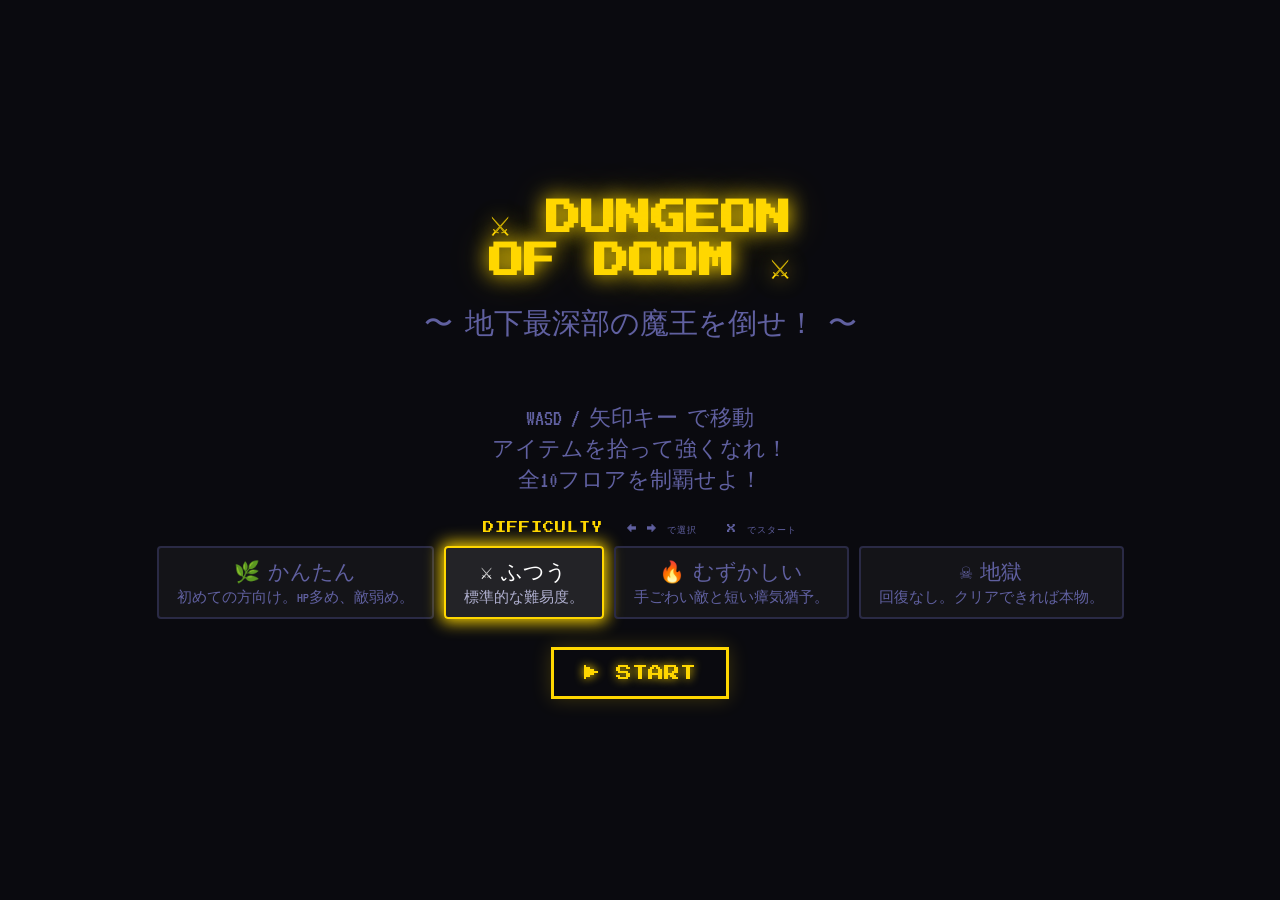
==== commit f496d849: "キーを'Z','X'で操作するよう修正" ====
--- a/dungeon_game.html
+++ b/dungeon_game.html
@@ -76,6 +76,41 @@
     transform: scale(1.05);
   }
 
+  #diff-select {
+    display: flex;
+    gap: 10px;
+    margin-bottom: 1.8em;
+    flex-wrap: wrap;
+    justify-content: center;
+  }
+  .diff-btn {
+    font-family: 'VT323', monospace;
+    font-size: 1.3em;
+    background: rgba(255,255,255,0.04);
+    border: 2px solid #2a2a45;
+    color: #6060a0;
+    padding: 10px 18px;
+    cursor: pointer;
+    border-radius: 4px;
+    transition: all 0.15s;
+    text-align: center;
+    min-width: 120px;
+  }
+  .diff-btn:hover { background: rgba(255,255,255,0.08); transform: translateY(-2px); }
+  .diff-btn.selected {
+    border-width: 2px;
+    color: #fff;
+    background: rgba(255,255,255,0.1);
+  }
+  .diff-btn .diff-desc {
+    display: block;
+    font-size: 0.72em;
+    color: #6060a0;
+    margin-top: 2px;
+    letter-spacing: 0;
+  }
+  .diff-btn.selected .diff-desc { color: #b0b0d0; }
+
   #game-screen {
     display: none;
     width: 100vw;
@@ -269,11 +304,18 @@
 <div id="title-screen">
   <h1>⚔️ DUNGEON<br>OF DOOM ⚔️</h1>
   <p class="subtitle">〜 地下最深部の魔王を倒せ！ 〜</p>
-  <p style="font-size:1.4em; color:#6060a0; margin-bottom: 1.5em;">
+  <p style="font-size:1.4em; color:#6060a0; margin-bottom: 1.2em;">
     WASD / 矢印キー で移動<br>
     アイテムを拾って強くなれ！<br>
     全10フロアを制覇せよ！
   </p>
+  <p style="font-family:'Press Start 2P',monospace; font-size:0.7em; color:#ffd700; margin-bottom:0.8em; letter-spacing:1px;">DIFFICULTY &nbsp;<span style="color:#6060a0; font-size:0.8em">← → で選択 &nbsp; X でスタート</span></p>
+  <div id="diff-select">
+    <button class="diff-btn" id="dbtn-easy"   onclick="selectDiff('easy')"  >🌿 かんたん<span class="diff-desc">初めての方向け。HP多め、敵弱め。</span></button>
+    <button class="diff-btn selected" id="dbtn-normal" onclick="selectDiff('normal')" style="box-shadow:0 0 16px 3px #ffd700; border-color:#ffd700">⚔️ ふつう<span class="diff-desc">標準的な難易度。</span></button>
+    <button class="diff-btn" id="dbtn-hard"   onclick="selectDiff('hard')"  >🔥 むずかしい<span class="diff-desc">手ごわい敵と短い瘴気猶予。</span></button>
+    <button class="diff-btn" id="dbtn-hell"   onclick="selectDiff('hell')"  >☠️ 地獄<span class="diff-desc">回復なし。クリアできれば本物。</span></button>
+  </div>
   <button class="start-btn" onclick="startGame()">▶ START</button>
 </div>
 
@@ -333,7 +375,7 @@
   </div>
 
   <div id="log-box"></div>
-  <div id="controls">← → ↑ ↓ / WASD: 移動 &nbsp;|&nbsp; [I]: インベントリ &nbsp;|&nbsp; [Enter/Space]: 調べる</div>
+  <div id="controls">← → ↑ ↓ / WASD: 移動 &nbsp;|&nbsp; [Z]: インベントリ &nbsp;|&nbsp; [X / Enter / Space]: 調べる</div>
 </div>
 
 <div id="overlay">
@@ -368,20 +410,119 @@
   light: 'rgba(255,200,100,0.04)',
 };
 
+
+// ===== BALANCE CONSTANTS =====
+
+// --- Map / Visibility ---
+const VIS_RADIUS   = 6;    // player sight radius (tiles)
+
+// --- Player initial stats ---
+const PLAYER_INIT_HP       = 45;
+const PLAYER_INIT_ATK      = 6;
+const PLAYER_INIT_DEF      = 1;
+const PLAYER_INIT_EXP_NEXT = 10;
+const PLAYER_INIT_HUNGER   = 70;   // 0~100; 70 = normal
+
+// --- Level up ---
+const LEVEL_UP_EXP_MULT  = 1.5;  // expNext multiplier per level
+const LEVEL_UP_HP_BONUS  = 12;   // maxHp gained per level
+const LEVEL_UP_ATK_BONUS = 2;    // baseAtk gained per level
+
+// --- Passive regen ---
+const REGEN_INTERVAL = 8;   // turns between +1 HP regen
+
+// --- Floors ---
+const MAX_FLOORS            = 10;
+const ENEMY_SCALE_PER_FLOOR = 0.18;  // enemy stat growth per floor
+
+// --- Miasma ---
+const MIASMA_START_MAX    = 100;  // turns on floor 1
+const MIASMA_START_MIN    = 40;   // minimum turns (deepest floor)
+const MIASMA_WARN_AT      = 30;   // turns left → warning
+const MIASMA_DANGER_AT    = 10;   // turns left → final warning
+
+// --- Hunger ---
+const STARVATION_DMG      = 3;   // HP lost per turn while starving
+const FOOD_HUNGER_RESTORE = 40;  // hunger restored by one food item
+
+// --- Combat ---
+const BOMB_RADIUS = 3;  // blast radius (Manhattan distance)
+
+// --- Boss ---
+const BOSS_HP               = 700;
+const BOSS_ATK              = 28;
+const BOSS_DEF              = 14;
+const BOSS_EXP              = 300;
+const BOSS_GOLD             = 500;
+const BOSS_PHASE2_THRESHOLD = 0.5;   // HP fraction that triggers phase 2
+const BOSS_PHASE2_ATK_MULT  = 1.5;   // ATK multiplier in phase 2
+
+// --- UI / timing ---
+const AUTO_WALK_INTERVAL_MS = 120;   // ms between auto-walk steps
+const LOG_MAX_LINES         = 30;    // max entries in battle log
+const TIP_CYCLE_MS          = 10000; // ms between tip rotations
+const SWIPE_THRESHOLD_PX    = 20;    // min swipe distance (pixels)
+
+// ===== DIFFICULTY =====
+const DIFF = {
+  easy: {
+    label: '🌿 かんたん', color: '#00ff88',
+    initHp: 65, initAtk: 8, initDef: 2,
+    regenInterval: 5,
+    enemyScale: 0.12,
+    miasmaMax: 140, miasmaMin: 60,
+    bossHp: 500, bossAtk: 20, bossDef: 10,
+    hungerDrain: 0.6,
+    desc: '初めての方向け。HP多め、敵弱め。',
+  },
+  normal: {
+    label: '⚔️ ふつう', color: '#ffd700',
+    initHp: 45, initAtk: 6, initDef: 1,
+    regenInterval: 8,
+    enemyScale: 0.18,
+    miasmaMax: 100, miasmaMin: 40,
+    bossHp: 700, bossAtk: 28, bossDef: 14,
+    hungerDrain: 1.0,
+    desc: '標準的な難易度。',
+  },
+  hard: {
+    label: '🔥 むずかしい', color: '#ff8800',
+    initHp: 30, initAtk: 5, initDef: 0,
+    regenInterval: 12,
+    enemyScale: 0.26,
+    miasmaMax: 70, miasmaMin: 25,
+    bossHp: 900, bossAtk: 36, bossDef: 18,
+    hungerDrain: 1.5,
+    desc: '手ごわい敵と短い瘴気猶予。',
+  },
+  hell: {
+    label: '☠️ 地獄', color: '#ff3040',
+    initHp: 20, initAtk: 4, initDef: 0,
+    regenInterval: 99,
+    enemyScale: 0.35,
+    miasmaMax: 50, miasmaMin: 18,
+    bossHp: 1200, bossAtk: 45, bossDef: 22,
+    hungerDrain: 2.0,
+    desc: '回復なし。クリアできれば本物。',
+  },
+};
+let currentDiff = 'normal';
+
 // ===== STATE =====
 let G = {}; // game state
 
 function initState() {
+  const d = DIFF[currentDiff];
   return {
     floor: 1,
     player: {
       x: 1, y: 1,
-      hp: 45, maxHp: 45,
-      baseAtk: 6, baseDef: 1,  // ベース値（永続強化で増える）
-      atk: 6, def: 1,           // 実効値（満腹度で変動）
-      lv: 1, exp: 0, expNext: 10,
+      hp: d.initHp, maxHp: d.initHp,
+      baseAtk: d.initAtk, baseDef: d.initDef,
+      atk: d.initAtk, def: d.initDef,
+      lv: 1, exp: 0, expNext: PLAYER_INIT_EXP_NEXT,
       gold: 0,
-      hunger: 70,               // 満腹度 0〜100、70（普通）でスタート
+      hunger: PLAYER_INIT_HUNGER,
       inv: [{ type: 'potion', name: 'ポーション', heal: 20, col: '#00ff88', icon: '🧪' },
             { type: 'food', name: '食料', col: '#ffaa44', icon: '🍖' }],
       weapon: null, armor: null,
@@ -389,8 +530,8 @@
     map: [], enemies: [], items: [],
     explored: [],
     turn: 0,
-    miasmaMax: 120,
-    miasmaLeft: 120,
+    miasmaMax: d.miasmaMax,
+    miasmaLeft: d.miasmaMax,
     miasmaOver: 0,
     animQueue: [],
     msg: [],
@@ -468,7 +609,7 @@
 
   // Enemies
   const enemies = [];
-  const isBossFloor = floor === 10;
+  const isBossFloor = floor === MAX_FLOORS;
   for (const r of rooms.slice(1)) {
     const isLastRoom = r === lastRoom;
 
@@ -528,24 +669,25 @@
   ];
   
   if (isBoss) {
+    const d = DIFF[currentDiff];
     return {
       x, y, isBoss: true,
       name: '🔥魔王ドゥーム', glyph: 'B', col: '#ff44ff',
-      maxHp: 700, hp: 700,
-      atk: 28, def: 14,
-      exp: 300, gold: 500,
+      maxHp: d.bossHp, hp: d.bossHp,
+      atk: d.bossAtk, def: d.bossDef,
+      exp: BOSS_EXP, gold: BOSS_GOLD,
       sight: 10, chaseLimit: 999, moveChance: 1.0, style: 'chase',
       aiState: 'idle', chaseCounter: 0, lastKnown: null,
       spawnX: x, spawnY: y, patrolDir: [1,0], patrolTimer: 0,
-      phase2: false,       // goes berserk at 50% HP
-      specialCooldown: 0,  // special attack every 3 turns
+      phase2: false,
+      specialCooldown: 0,
     };
   }
   
   const tidx = Math.min(Math.floor(floor / 2), types.length - 1);
   const spread = Math.floor(Math.random() * Math.min(2, types.length - tidx));
   const t = types[Math.min(tidx + spread, types.length - 1)];
-  const scale = 1 + (floor - 1) * 0.18;  // 0.13→0.18
+  const scale = 1 + (floor - 1) * DIFF[currentDiff].enemyScale;
   
   return {
     x, y, isBoss: false,
@@ -629,7 +771,7 @@
   ctx.fillRect(0, 0, W, H);
   
   const p = G.player;
-  const visRadius = 6;
+  const visRadius = VIS_RADIUS;
   
   // Compute visibility
   const visible = Array.from({length: ROWS}, () => Array(COLS).fill(false));
@@ -817,7 +959,7 @@
   d.className = 'log-line ' + cls;
   d.textContent = msg;
   box.prepend(d);
-  if (box.children.length > 30) box.lastChild.remove();
+  if (box.children.length > LOG_MAX_LINES) box.lastChild.remove();
 }
 
 // ===== UPDATE UI =====
@@ -933,6 +1075,18 @@
   tipIdx++;
 }
 
+function selectDiff(key) {
+  currentDiff = key;
+  ['easy','normal','hard','hell'].forEach(k => {
+    const btn = document.getElementById('dbtn-' + k);
+    const col = DIFF[k].color;
+    const isSelected = k === key;
+    btn.classList.toggle('selected', isSelected);
+    btn.style.boxShadow = isSelected ? `0 0 16px 3px ${col}` : '';
+    btn.style.borderColor = isSelected ? col : '';
+  });
+}
+
 // ===== GAME LOGIC =====
 function startGame() {
   G = initState();
@@ -940,13 +1094,15 @@
   document.getElementById('game-screen').style.display = 'flex';
   document.getElementById('overlay').style.display = 'none';
   document.getElementById('log-box').innerHTML = '';
-  
+
   loadFloor(1);
-  log('⚔️ ダンジョンに入った！魔王を討て！', 'log-info');
-  
+  const d = DIFF[currentDiff];
+  log(`⚔️ ダンジョンに入った！魔王を討て！`, 'log-info');
+  log(`難易度: ${d.label}`, 'log-info');
+
   cycleTip();
-  setInterval(cycleTip, 10000);
-  
+  setInterval(cycleTip, TIP_CYCLE_MS);
+
   requestAnimationFrame(loop);
 }
 
@@ -961,8 +1117,9 @@
   G.player.y = data.py;
   G.turn = 0;
 
-  // 1F=100ターン → 10F=40ターン の直線
-  G.miasmaMax = Math.max(40, Math.round(100 - (floor - 1) * 60 / 9));
+  // 難易度に応じた瘴気上限（深階ほど短くなる）
+  const d = DIFF[currentDiff];
+  G.miasmaMax = Math.max(d.miasmaMin, Math.round(d.miasmaMax - (floor - 1) * (d.miasmaMax - d.miasmaMin) / (MAX_FLOORS - 1)));
   G.miasmaLeft = G.miasmaMax;
   G.miasmaOver = 0;
 
@@ -978,7 +1135,7 @@
 
 function updateExplored() {
   const p = G.player;
-  const r = 6;
+  const r = VIS_RADIUS;
   for (let dy = -r; dy <= r; dy++) {
     for (let dx = -r; dx <= r; dx++) {
       const nx = p.x + dx, ny = p.y + dy;
@@ -1028,9 +1185,9 @@
   updateExplored();
   enemyTurn();
 
-  // Passive regen: +1 HP every 5 turns
+  // Passive regen: 難易度に応じたターン数ごとに+1 HP
   G.turn = (G.turn || 0) + 1;
-  if (G.turn % 8 === 0 && G.player.hp < G.player.maxHp) {  // 5→8ターンに1回
+  if (G.turn % DIFF[currentDiff].regenInterval === 0 && G.player.hp < G.player.maxHp) {
     G.player.hp = Math.min(G.player.maxHp, G.player.hp + 1);
   }
 
@@ -1061,9 +1218,9 @@
   log(`⚔️ ${e.name}に${dmg}ダメージ！ (残${e.hp}HP)`, 'log-dmg');
 
   // Boss phase 2 trigger
-  if (e.isBoss && !e.phase2 && e.hp <= e.maxHp * 0.5) {
+  if (e.isBoss && !e.phase2 && e.hp <= e.maxHp * BOSS_PHASE2_THRESHOLD) {
     e.phase2 = true;
-    e.atk = Math.floor(e.atk * 1.5);
+    e.atk = Math.floor(e.atk * BOSS_PHASE2_ATK_MULT);
     e.moveChance = 1.0;
     e.col = '#ff0000';
     log('💢 魔王が激怒した！！ ATKが1.5倍になった！！', 'log-dmg');
@@ -1308,7 +1465,7 @@
 
   // 爆弾系
   } else if (item.type === 'bomb' || item.type === 'superbomb') {
-    const hits = G.enemies.filter(e => Math.abs(e.x-p.x)+Math.abs(e.y-p.y) <= 3);
+    const hits = G.enemies.filter(e => Math.abs(e.x-p.x)+Math.abs(e.y-p.y) <= BOMB_RADIUS);
     const label = item.type === 'superbomb' ? '💥超爆弾' : '💣爆弾';
     if (!hits.length) { log(`${label}！ …誰もいなかった`, 'log-info'); }
     else {
@@ -1347,7 +1504,7 @@
   // 食料
   } else if (item.type === 'food') {
     const prev = G.player.hunger;
-    G.player.hunger = Math.min(100, G.player.hunger + 40);
+    G.player.hunger = Math.min(100, G.player.hunger + FOOD_HUNGER_RESTORE);
     recalcStats();
     log(`🍖 食料を食べた！ 満腹度+${G.player.hunger - prev} (${G.player.hunger}/100)`, 'log-heal');
 
@@ -1392,10 +1549,10 @@
 function tickHunger() {
   const p = G.player;
   const prevStage = hungerStage(p.hunger);
-  // 満腹なほど速く減る、空腹なほどゆっくり
-  // 過食:1ターン, 満腹:2ターン, 普通:3ターン, 空腹:5ターン, 飢餓:8ターン
+  // 満腹なほど速く減る、空腹なほどゆっくり（難易度で全体倍率）
   const drainInterval = { stuffed: 1, full: 2, normal: 3, hungry: 5, starving: 8 };
-  const interval = drainInterval[hungerStage(p.hunger)];
+  const basInterval = drainInterval[hungerStage(p.hunger)];
+  const interval = Math.max(1, Math.round(basInterval / DIFF[currentDiff].hungerDrain));
   if (G.turn % interval === 0) p.hunger = Math.max(0, p.hunger - 1);
   const newStage = hungerStage(p.hunger);
 
@@ -1406,8 +1563,8 @@
 
   // 飢餓時はHP削れる（毎ターン）
   if (newStage === 'starving') {
-    p.hp -= 3;
-    log('💀 飢餓！ HP-3！！飯を食え！', 'log-dmg');
+    p.hp -= STARVATION_DMG;
+    log(`💀 飢餓！ HP-${STARVATION_DMG}！！飯を食え！`, 'log-dmg');
     if (p.hp <= 0) { gameover(); }
   }
 
@@ -1419,10 +1576,10 @@
   if (G.miasmaLeft > 0) {
     G.miasmaLeft--;
 
-    if (G.miasmaLeft === 30) {
+    if (G.miasmaLeft === MIASMA_WARN_AT) {
       log('⚠️ 瘴気が迫っている…！急いで階段を降りろ！', 'log-dmg');
       document.getElementById('miasma-box').classList.add('miasma-warning');
-    } else if (G.miasmaLeft === 10) {
+    } else if (G.miasmaLeft === MIASMA_DANGER_AT) {
       log('💀 瘴気があと10ターンで満ちる！！', 'log-dmg');
     } else if (G.miasmaLeft === 0) {
       log('☠️ 瘴気がフロアを覆い尽くした！！毎ターンダメージを受ける！', 'log-dmg');
@@ -1444,12 +1601,12 @@
   while (p.exp >= p.expNext) {
     p.exp -= p.expNext;
     p.lv++;
-    p.expNext = Math.floor(p.expNext * 1.5);
-    p.maxHp += 12;
-    p.hp = Math.min(p.hp + 12, p.maxHp);
-    p.baseAtk += 2;
+    p.expNext = Math.floor(p.expNext * LEVEL_UP_EXP_MULT);
+    p.maxHp += LEVEL_UP_HP_BONUS;
+    p.hp = Math.min(p.hp + LEVEL_UP_HP_BONUS, p.maxHp);
+    p.baseAtk += LEVEL_UP_ATK_BONUS;
     recalcStats();
-    log(`✨ レベルアップ！ Lv${p.lv}！ HP+12 ATK+2`, 'log-level');
+    log(`✨ レベルアップ！ Lv${p.lv}！ HP+${LEVEL_UP_HP_BONUS} ATK+${LEVEL_UP_ATK_BONUS}`, 'log-level');
   }
 }
 
@@ -1457,7 +1614,7 @@
   const p = G.player;
   const tile = G.map[p.y][p.x];
   if (tile === STAIRS) {
-    if (G.floor >= 10) {
+    if (G.floor >= MAX_FLOORS) {
       log('これ以上は進めない...', 'log-info');
     } else {
       loadFloor(G.floor + 1);
@@ -1535,6 +1692,43 @@
   exitInvMode();
   useItemAtIndex(idx);
 }
+// ===== TITLE / OVERLAY KEY NAVIGATION =====
+const DIFF_ORDER = ['easy', 'normal', 'hard', 'hell'];
+
+document.addEventListener('keydown', e => {
+  // タイトル画面
+  const titleVisible = document.getElementById('title-screen').style.display !== 'none'
+    && document.getElementById('title-screen').style.display !== '';
+  // style.display が空文字＝デフォルト表示中もあるので block 判定を兼ねて
+  const titleEl = document.getElementById('title-screen');
+  const isTitle = titleEl && (titleEl.style.display === '' || titleEl.style.display === 'block' || titleEl.style.display === 'flex');
+  if (isTitle && !G.player) {
+    const key = e.key;
+    const idx = DIFF_ORDER.indexOf(currentDiff);
+    if (key === 'ArrowLeft' || key === 'ArrowUp') {
+      e.preventDefault();
+      selectDiff(DIFF_ORDER[Math.max(0, idx - 1)]);
+    } else if (key === 'ArrowRight' || key === 'ArrowDown') {
+      e.preventDefault();
+      selectDiff(DIFF_ORDER[Math.min(DIFF_ORDER.length - 1, idx + 1)]);
+    } else if (key === 'x' || key === 'X' || key === 'Enter' || key === ' ') {
+      e.preventDefault();
+      startGame();
+    }
+    return;
+  }
+
+  // ゲームオーバー / クリア画面
+  const overlay = document.getElementById('overlay');
+  if (overlay && overlay.style.display === 'flex') {
+    if (e.key === 'x' || e.key === 'X' || e.key === 'Enter' || e.key === ' ') {
+      e.preventDefault();
+      startGame();
+    }
+    return;
+  }
+});
+
 document.addEventListener('keydown', e => {
   if (!G.player) return;
   const key = e.key;
@@ -1544,8 +1738,8 @@
     e.preventDefault();
     if (key === 'ArrowUp' || key === 'w' || key === 'W') invUp();
     else if (key === 'ArrowDown' || key === 's' || key === 'S') invDown();
-    else if (key === 'Enter' || key === ' ') invUse();
-    else if (key === 'Escape' || key === 'i' || key === 'I') exitInvMode();
+    else if (key === 'Enter' || key === ' ' || key === 'x' || key === 'X') invUse();
+    else if (key === 'Escape' || key === 'z' || key === 'Z') exitInvMode();
     return;
   }
 
@@ -1555,8 +1749,8 @@
   else if (key === 'ArrowDown' || key === 's' || key === 'S') { e.preventDefault(); tryMove(0, 1); }
   else if (key === 'ArrowLeft' || key === 'a' || key === 'A') { e.preventDefault(); tryMove(-1, 0); }
   else if (key === 'ArrowRight' || key === 'd' || key === 'D') { e.preventDefault(); tryMove(1, 0); }
-  else if (key === 'Enter' || key === ' ') { e.preventDefault(); interact(); }
-  else if (key === 'i' || key === 'I') { e.preventDefault(); enterInvMode(); }
+  else if (key === 'Enter' || key === ' ' || key === 'x' || key === 'X') { e.preventDefault(); interact(); }
+  else if (key === 'z' || key === 'Z') { e.preventDefault(); enterInvMode(); }
 
   drawGame();
   updateUI();
@@ -1619,7 +1813,7 @@
       Math.abs(e.x - G.player.x) + Math.abs(e.y - G.player.y) <= 1
     );
     if (adjEnemy || !autoPath.length) stopAutoWalk();
-  }, 120);
+  }, AUTO_WALK_INTERVAL_MS);
 }
 
 function stopAutoWalk() {
@@ -1685,9 +1879,9 @@
   const dx = e.changedTouches[0].clientX - touchStart.clientX;
   const dy = e.changedTouches[0].clientY - touchStart.clientY;
   if (Math.abs(dx) > Math.abs(dy)) {
-    if (Math.abs(dx) > 20) tryMove(dx > 0 ? 1 : -1, 0);
+    if (Math.abs(dx) > SWIPE_THRESHOLD_PX) tryMove(dx > 0 ? 1 : -1, 0);
   } else {
-    if (Math.abs(dy) > 20) tryMove(0, dy > 0 ? 1 : -1);
+    if (Math.abs(dy) > SWIPE_THRESHOLD_PX) tryMove(0, dy > 0 ? 1 : -1);
   }
   touchStart = null;
   drawGame();
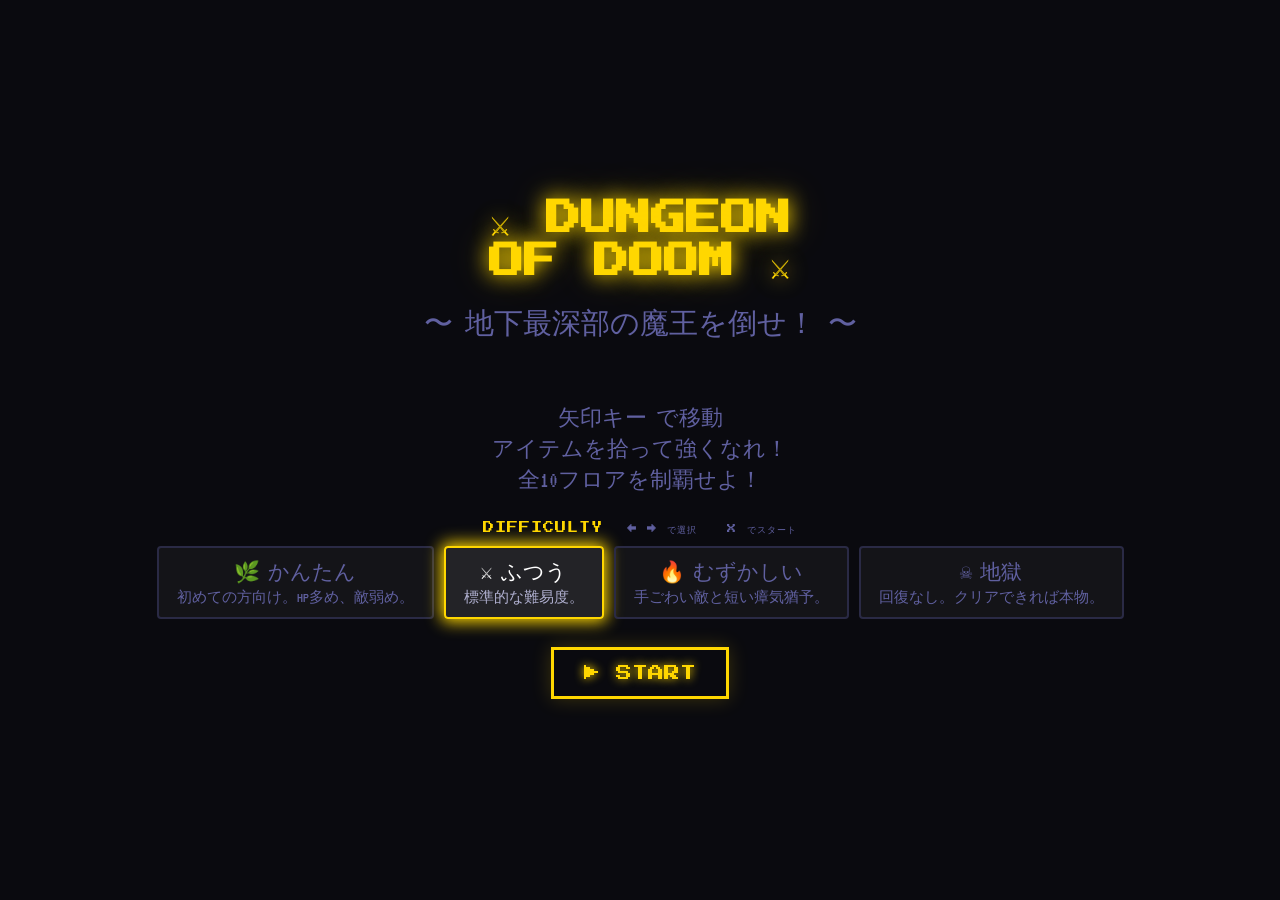
==== commit edaaab5c: "タイトルの操作キー説明修正" ====
--- a/dungeon_game.html
+++ b/dungeon_game.html
@@ -305,7 +305,7 @@
   <h1>⚔️ DUNGEON<br>OF DOOM ⚔️</h1>
   <p class="subtitle">〜 地下最深部の魔王を倒せ！ 〜</p>
   <p style="font-size:1.4em; color:#6060a0; margin-bottom: 1.2em;">
-    WASD / 矢印キー で移動<br>
+    矢印キー で移動<br>
     アイテムを拾って強くなれ！<br>
     全10フロアを制覇せよ！
   </p>
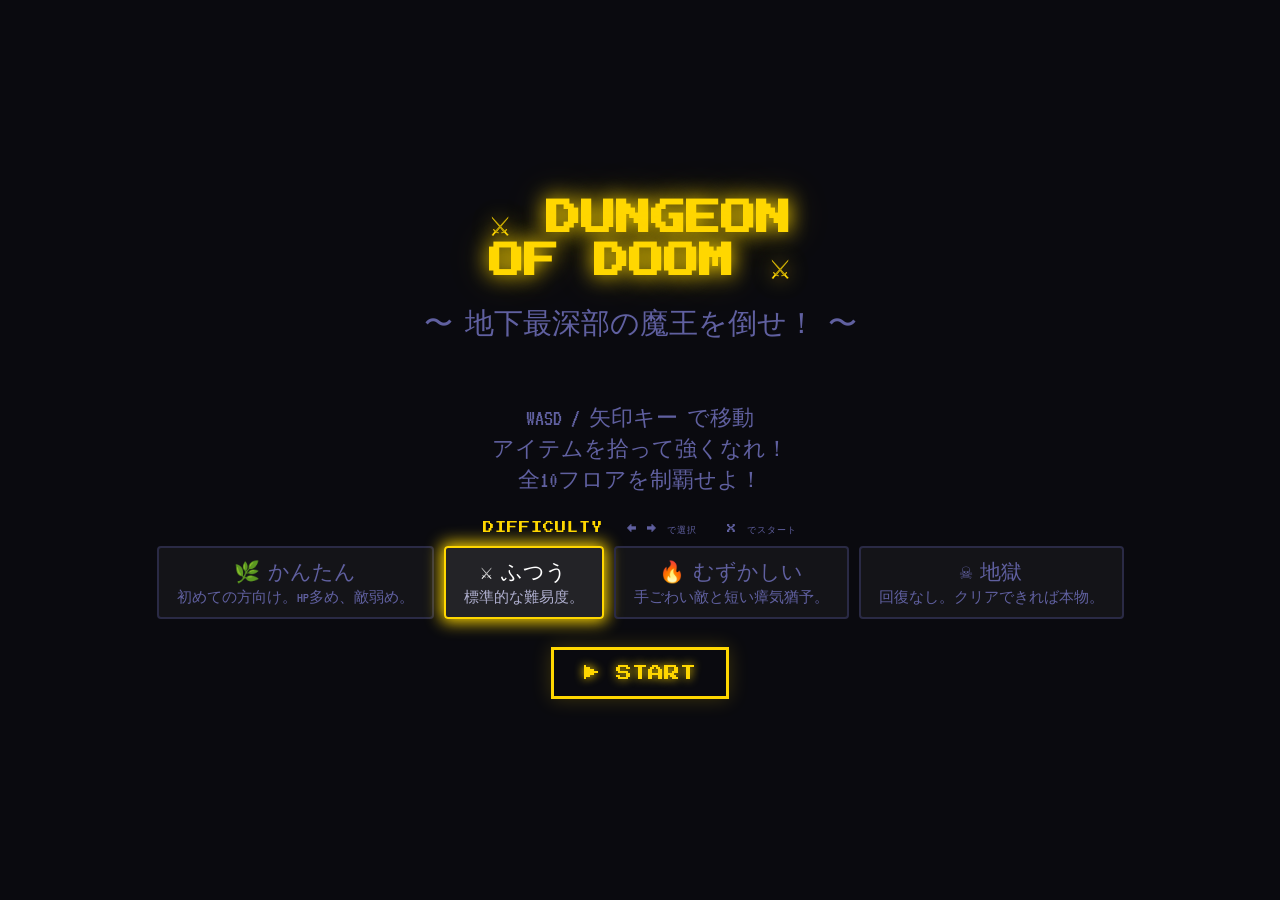
==== commit f54e4be9: "ゲームオーバー画面でのエラー修正" ====
--- a/dungeon_game.html
+++ b/dungeon_game.html
@@ -305,7 +305,7 @@
   <h1>⚔️ DUNGEON<br>OF DOOM ⚔️</h1>
   <p class="subtitle">〜 地下最深部の魔王を倒せ！ 〜</p>
   <p style="font-size:1.4em; color:#6060a0; margin-bottom: 1.2em;">
-    矢印キー で移動<br>
+    WASD / 矢印キー で移動<br>
     アイテムを拾って強くなれ！<br>
     全10フロアを制覇せよ！
   </p>
@@ -382,7 +382,8 @@
   <h2 id="overlay-title"></h2>
   <p id="overlay-sub1"></p>
   <p id="overlay-sub2"></p>
-  <button onclick="startGame()">🔄 もう一度</button>
+  <button onclick="startGame()">🔄 もう一度 [X]</button>
+  <button onclick="returnToTitle()" style="margin-top:10px; border-color:#6060a0; color:#6060a0;">🏠 タイトルへ戻る [Z]</button>
 </div>
 
 <script>
@@ -767,6 +768,7 @@
 const ctx = canvas.getContext('2d');
 
 function drawGame() {
+  if (!G.player) return;
   ctx.fillStyle = '#080810';
   ctx.fillRect(0, 0, W, H);
   
@@ -1692,7 +1694,14 @@
   exitInvMode();
   useItemAtIndex(idx);
 }
-// ===== TITLE / OVERLAY KEY NAVIGATION =====
+function returnToTitle() {
+  G = {};
+  document.getElementById('overlay').style.display = 'none';
+  document.getElementById('game-screen').style.display = 'none';
+  document.getElementById('title-screen').style.display = '';
+}
+
+
 const DIFF_ORDER = ['easy', 'normal', 'hard', 'hell'];
 
 document.addEventListener('keydown', e => {
@@ -1724,6 +1733,9 @@
     if (e.key === 'x' || e.key === 'X' || e.key === 'Enter' || e.key === ' ') {
       e.preventDefault();
       startGame();
+    } else if (e.key === 'z' || e.key === 'Z') {
+      e.preventDefault();
+      returnToTitle();
     }
     return;
   }
